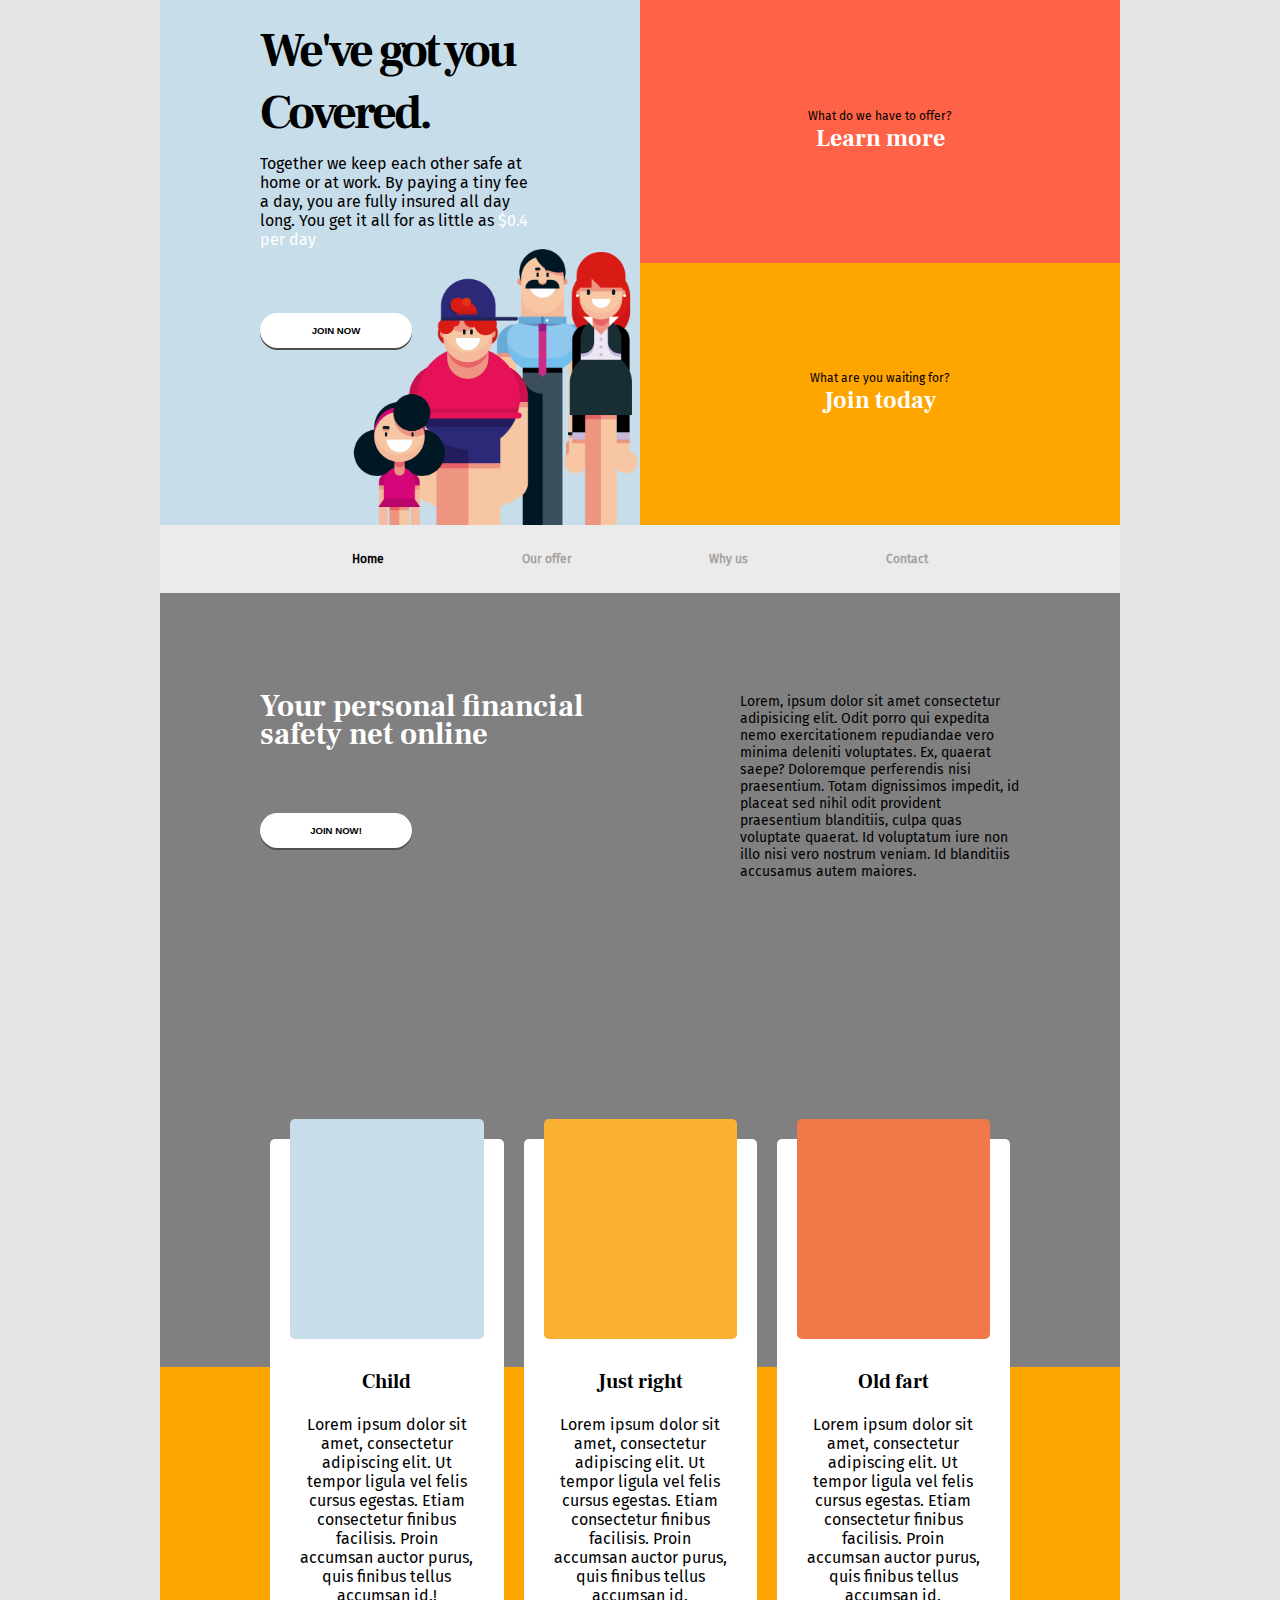
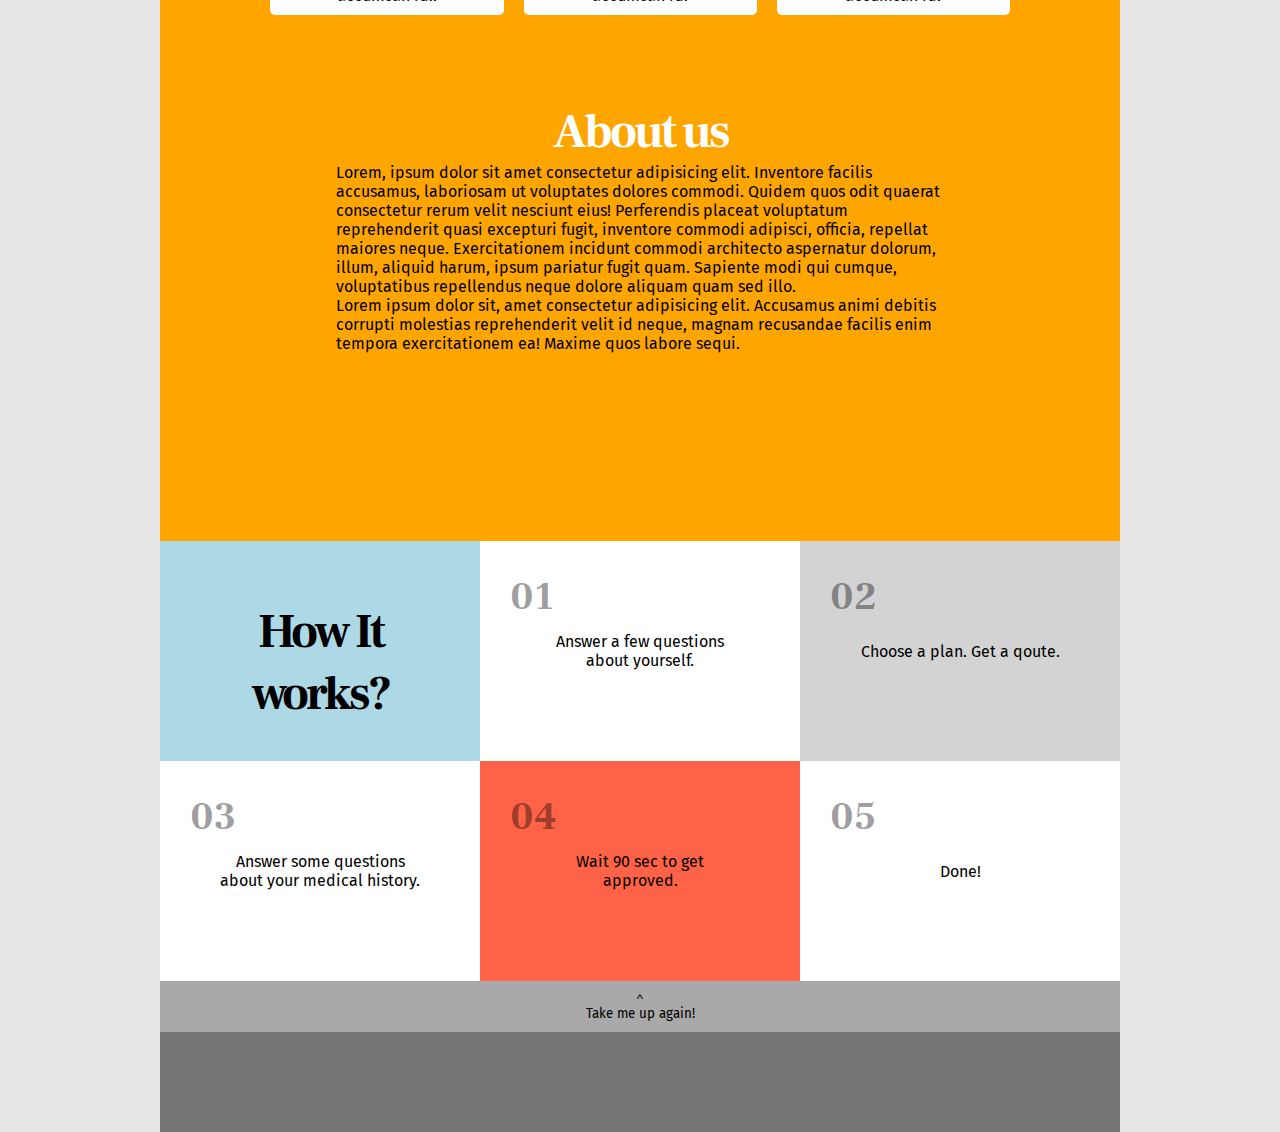
==== index.html @ 1d917641 "css html" ====
<!DOCTYPE html>
<html lang="en">

<head>
    <title>INSURANCE PAGE</title>
    <meta charset="UTF-8">
    <meta name="viewport" content="width=device-width, initial-scale=1.0">
    <link rel="stylesheet" type="text/css" href="stylesheet.css">
</head>

<body class="wrapper">

    <header class="index-header">

        <section class="intro-container">
            <section class="intro-text">
                <h2 class="font-black">We've got you Covered.</h2>
                <p>
                Together we keep each other safe at home or at work. By paying a tiny fee a day,
                you are fully insured all day long. You get it all for as little as
                <span class="price">$0.4 per day</span>
                </p>
            </section>
                <button class="intro-button button-design">JOIN NOW</button>
            
            <img class="image-family" src="family.png" >
        </section>


        <section class="join-container">
            <p class="question-p">What do we have to offer? </p>
                <h4>   Learn more </h4>
    
        </section>

        <section class="learn-container">
            <p class="question-p">What are you waiting for?</p>
            <h4>Join today</h4>

        </section>
            


        <nav class="navbar color-5">
            <ul class="navigations">
                <li><p class="activepage">Home</p></li>
                <li><a href="#">Our offer</a></li>
                <li><a href="#">Why us</a></li>
                <li><a href="contact.html">Contact</a></li>
                
            </ul>
        </nav>

    </header>


    <main class="index-main">

        <section class="main-header">
            <h3>Your personal financial safety net online</h3>
            <button class="button-design main-button">Join Now!</button>
        </section>
        <section class="main-text">
            <p >    Lorem, ipsum dolor sit amet consectetur adipisicing elit.
                    Odit porro qui expedita nemo exercitationem repudiandae vero minima deleniti
                    voluptates. Ex, quaerat saepe? Doloremque perferendis nisi praesentium.
                    Totam dignissimos impedit, id placeat sed nihil odit provident praesentium blanditiis,
                    culpa quas voluptate quaerat. Id voluptatum iure non illo nisi vero nostrum veniam. 
                    Id blanditiis accusamus autem maiores.
            </p>
        </section>


        <section class="card-container">
        <!-- En flex-container med de tre bild-rutorna -->

        <section class="main-cards-con">
            <section class="main-card">
                <section class="white-box">
                </section>
                <section class="card-text">
                    <section class="text">
                        <h5>Child</h5>
                        <p>Lorem ipsum dolor sit amet, consectetur
                            adipiscing elit. Ut tempor ligula vel felis
                            cursus egestas. Etiam consectetur finibus
                            facilisis. Proin accumsan auctor purus,
                            quis finibus tellus accumsan id.!</p>
                    </section>
                </section> 
                <section class="card-img color-1">
                    <img src="img/child.png" alt="" class="childpicture">
                </section>
            </section>
            <section class="main-card">
                <section class="white-box">
                    
                </section>
                <section class="card-text">
                    <section class="text">
                        <h5>Just right</h5>
                        <p>Lorem ipsum dolor sit amet, consectetur
                            adipiscing elit. Ut tempor ligula vel felis
                            cursus egestas. Etiam consectetur finibus
                            facilisis. Proin accumsan auctor purus,
                            quis finibus tellus accumsan id.</p>
                    </section>
                </section>
                
                <section class="card-img color-3">
                    <img src="img/adult.png" alt="" class="adultpicture">
                </section>
            </section>
            <section class="main-card">
                <section class="white-box">
                    
                </section>
                <section class="card-text">
                    <section class="text">
                        <h5>Old fart</h5>
                        <p>Lorem ipsum dolor sit amet, consectetur
                            adipiscing elit. Ut tempor ligula vel felis
                            cursus egestas. Etiam consectetur finibus
                            facilisis. Proin accumsan auctor purus,
                            quis finibus tellus accumsan id.</p>
                    </section>
                </section>
                
                <section class="card-img color-2">
                    <img src="img/old.png" alt="" class="adultpicture">
                </section>
            </section>

        </section>

            <!-- <section class="card-wrapper-2">
                <div class="card-space"></div>
                <section class="card-2">
                    <section class="card-content-2">
                        <figure class="card-image-2">
                            <img src="img/child.png" alt="Picture of a child." class="image-size">
                        </figure>
                        <section class="text-margin">
                            <h5>Children</h5>
                            <p>
                            Lorem ipsum dolor, sit amet consectetur adipisicing elit.
                            Enim maxime asperiores harum illo? Provident nostrum delectus 
                            fugit quas, optio amet eaque tempore, nobis enim consequuntur
                            quasi, recusandae quod libero obcaecati!
                            </p>
                        </section>
                    </section>
                </section>
            </section>

            <section class="card-wrapper-2">
                <div class="card-space"></div>
                <section class="card-2">
                    <section class="card-content-2">
                        <figure class="card-image-2">
                            <img src="img/child.png" alt="Picture of a child." class="image-size">
                        </figure>
                        <section class="text-margin">
                            <h5>Children</h5>
                            <p>
                            Lorem ipsum dolor, sit amet consectetur adipisicing elit.
                            Enim maxime asperiores harum illo? Provident nostrum delectus 
                            fugit quas, optio amet eaque tempore, nobis enim consequuntur
                            quasi, recusandae quod libero obcaecati!
                            </p>
                        </section>
                    </section>
                </section>
            </section>
            
            <section class="card-wrapper-2">
                <div class="card-space"></div>
                <section class="card-2">
                    <section class="card-content-2">
                        <figure class="card-image-2">
                            <img src="img/child.png" alt="Picture of a child." class="image-size">
                        </figure>
                        <section class="text-margin">
                            <h5>Children</h5>
                            <p>
                            Lorem ipsum dolor, sit amet consectetur adipisicing elit.
                            Enim maxime asperiores harum illo? Provident nostrum delectus 
                            fugit quas, optio amet eaque tempore, nobis enim consequuntur
                            quasi, recusandae quod libero obcaecati!
                            </p>
                        </section>
                    </section>
                </section>
            </section> -->

            <!-- <section class="card">
                <figure class="card-image child" title="picture of a child"></figure>
                <h5>Child</h5>
                <p>Lorem ipsum dolor sit amet consectetur adipisicing elit. Fuga non praesentium, asperiores accusantium
                    natus sint eaque aut nihil reiciendis quod cum voluptatibus fugiat quam doloremque doloribus
                    suscipit
                    dolores assumenda vero!</p>
            </section>

            <section class="card">
                <figure class="card-image adult" title="picture of a woman"></figure>
                <h5>Just Right</h5>
                <p>Lorem ipsum dolor sit amet consectetur adipisicing elit. Fuga non praesentium, asperiores accusantium
                    natus sint eaque aut nihil reiciendis quod cum voluptatibus fugiat quam doloremque doloribus
                    suscipit
                    dolores assumenda vero!</p>
            </section>

            <section class="card">
                <figure class="card-image old" title="picture of an old man"></figure>
                <h5>Old Fart</h5>
                <p>Lorem ipsum dolor sit amet consectetur adipisicing elit. Fuga non praesentium, asperiores accusantium
                    natus sint eaque aut nihil reiciendis quod cum voluptatibus fugiat quam doloremque doloribus
                    suscipit
                    dolores assumenda vero!</p>
            </section> -->

        </section>

        <section class="main-about">
            <h2>About us</h2>
            <p>Lorem, ipsum dolor sit amet consectetur adipisicing elit. Inventore facilis accusamus, laboriosam ut
                voluptates dolores commodi. Quidem quos odit quaerat consectetur rerum velit nesciunt eius! Perferendis
                placeat voluptatum reprehenderit quasi excepturi fugit, inventore commodi adipisci, officia, repellat
                maiores neque. Exercitationem incidunt commodi architecto aspernatur dolorum, illum, aliquid harum,
                ipsum pariatur fugit quam. Sapiente modi qui cumque, voluptatibus repellendus neque dolore aliquam quam
                sed illo.
            </p>
            <p>Lorem ipsum dolor sit, amet consectetur adipisicing elit. Accusamus animi debitis corrupti molestias
                reprehenderit velit id neque, magnam recusandae facilis enim tempora exercitationem ea! Maxime quos
                labore sequi.
            </p>
        </section>

    </main>




        <section class="list-container">
            <section class="list-heading">
                <h2>How It works?</h2>
            </section>
            <section class="step1">
                <h5 class="numbers">01</h5>
                <p class="list-text">Answer a few questions about yourself.</p>
            </section>
            <section class="step2">
                <h5 class="numbers">02</h5>
                <p class="list-text">Choose a plan. Get a qoute.</p>
            </section>
            <section class="step3">
                <h5 class="numbers">03</h5>
                <p class="list-text">Answer some questions about your medical history.</p>
            </section>
            <section class="step4">
                <h5 class="numbers">04</h5>
                <p class="list-text" >Wait 90 sec to get approved.</p>
            </section>
            <section class="step5">
                <h5 class="numbers">05</h5>
                <p class="list-text">Done!</p>
            </section>
    
        </section>

   






    <footer>

        <section class="takeup"> 
            <a href="#">
                <button class="takeup-button">
                    <div>^</div>   
                    <p>Take me up again!</p>
                </button>
            </a>    


        </section>

        <section class="bottom"></section>





    </footer>

</body>

</html>
---- stylesheet.css ----
.card-container {
    display: flex;
    
}
.main-cards-con {
    display: flex;
    flex-direction: column;
    justify-content: space-between;
    
}

.main-card {
    display: grid;
    grid-template-columns:  20px 1fr 20px ;
    grid-template-rows: 20px 100px 100px 50px auto;
    margin: 10px 50px 10px 50px;
    
    
}
.white-box {
    background-color: white;
    grid-column: 1 / span 3;
    grid-row: 2 / span 4;
    border-radius: 5px;

}
.card-text {
    grid-column: 2;
    grid-row: 4 / span 2;
    display: flex;
    justify-content: center;
    align-items: flex-end;
    border-radius: 5px;
    margin: 10px;
}
.text {
text-align: center;
}
.card-img {
    grid-column: 2;
    grid-row: 1 / span 3;
    display: grid;
    grid-template-columns: 20px auto 20px;
    overflow: hidden;
    justify-content: center;
    border-radius: 5px;
}
.childpicture {
    padding-top: 40px;
    max-height: 200px;
    grid-column: 2;
    justify-self: center;
}
.adultpicture {
    padding-top: 40px;
    max-height: 500px;
    grid-column: 2;
    justify-self: center;
}

/*********Emils slut**********/

/* .card-container {
    display: flex;
    flex-direction: column;
    justify-content: center;
    background-color:transparent;
    padding: 100px 0;
    max-width: 760px;
}
.card-wrapper-2 {
    display: grid;
    padding: 0;
    grid-template-columns: 1rem auto 1rem;
    grid-template-rows: 3rem auto;
    margin: 10px;
}

.card-2 {
    background-color: white;
    border-radius: 1rem;
    grid-row: 1 / 3;
    grid-column: 2;
}

.card-content-2 {
    grid: image;
    text-align: center;
}

.card-image-2 {
    background-color: aqua;
    border-radius: 1rem;
    max-height: 8rem;
    overflow: hidden;
    display: grid;
    grid-area: image;
    justify-content: center;
    padding-top: 1rem;
}

.image-size {
    max-height: 35%;
}

.card-space {
    background-color: white;
    border-radius: 1rem;
    grid-row: 2;
    grid-column: 1 / 4;
}

.text-margin {
    margin-bottom: 2rem;
} */




/*******************************
       INDEX  Page Rules
*******************************/

@font-face {
    font-family: 'fira sans';
    src: url(fonts/FiraSans-Regular.ttf);
    font-style: normal;
    font-weight: 100;
}

@font-face {
    font-family: 'frank ruhl libre';
    src: url(fonts/FrankRuhlLibre-Bold.ttf);
    font-style: normal;
    font-weight: 100;
}

* {
    margin: 0;
}

body {

    background-color: #E5E5E5;
    font-family: fira sans;
}

h2 {
    
    
    color: white;
    font-family: frank ruhl, serif;
    font-size: 3rem;
    font-weight: 900;
    letter-spacing: -3px;
    text-align: center;
}

h3 {
    font-family: frank ruhl, serif;
    color: white;
    font-size: 1.9rem;
    text-align: left;
    line-height: 1.75rem;
}

h4 {
    font-family: frank ruhl, serif;
    color: white;
    font-size: 1.5rem;
    font-weight: 900;
    text-align: center;

}

h5 {
    font-family: frank ruhl, serif;
    font-size: 1.25rem;
    padding: 1.25rem;
}

p {
    font-family: fira sans, sans serif;
}

.question-p {
    font-size: 0.75rem;
    text-align: center;
}

.font-black {
    color: black;
}

/*************************************
               CONTACT Page Rules
*************************************/
@font-face {
    font-family: lira sans;
    src: url(fonts/FiraSans-Regular.ttf);
}

@font-face {
    font-family: frank ruhl;
    src: url(fonts/FrankRuhlLibre-Bold.ttf);
}


body {
    font-family: lira sans, sans-serif;
}

.wrapper {
    max-width: 960px;
    margin: auto;
}

.flexcenter {
    display: flex;
    flex-direction: column;
    align-items: center;
}

.blockpadding {
    padding-top: 10%;
}

.topmargin {
    padding-top: 20px;
}

li a,
li p,
label,
address {
    font-size: 0.75rem;
    line-height: 1.5rem;
    font-weight: 900;
}

.button-design {
    background-color: white;
    width: 9.5rem;
    height: 2.2rem;
    border: none;
    border-radius: 2.2rem;
    box-shadow: 0 2px rgb(80, 80, 80);
    text-transform: uppercase;
    font-size: 0.6rem;
    font-weight: 700;
}

.color-1 {
    background-color: rgb(199, 221, 234);
}

.color-2 {
    background-color: rgb(241, 121, 73);
}

.color-3 {
    background-color: rgb(250, 177, 49);
}

.color-4 {
    background-color: rgb(169, 161, 158);
}

.color-5 {
    background-color: rgb(235, 235, 235);
}

/*****************************
        Header index
******************************/


.index-header {

    padding: 0;
    width: 100%;
}

.intro-container {

    background-color: #C7DDEA;
    
}


.intro-text {
   
    padding: 40px 20px ;

}

.intro-container  h2 {
    font-family: frank ruhl libre;
    text-align: left;

}


.intro-container p {
    font-family: fira sans;
    margin-top: 10px;
}

.price {
    color: white;
}


.intro-button {
    margin: 20px 20px 40px 20px;

}

.image-family {
    display: block;
    max-width: 100%;
    padding-bottom: 0;
    justify-self: flex-end;
}

.learn-container {
    padding: 75px 0;
    flex-direction: column;
    background-color: orange;
    display: flex;
    grid-row: 3 / 3;
}

.join-container {
    padding: 75px 0;
    flex-direction: column;
    background-color: tomato;
    display: flex;
    grid-row: 2 / 2;
}

.navbar {
    display: none;
}


/*******************************************
                Contact Heading
*******************************************/
.contact-header {
    background-color: rgb(199, 221, 234);
    padding-top: 40px;
}

/* .contact-header{
    background-color: rgb(199, 221, 234);
    padding-top: 40px;
}
.toppicture {
    max-height: 20%;
    max-width: 20%;
}
.index-top a {
    color: white;
    text-decoration: none;
    font-family: frank ruhl, serif;
    font-size: 35px;
    font-weight: 900;
    letter-spacing: -1px;
}
.header-right-down-con p, .header-right-up-con p {
    font-size: 12px;
}
.heading-index {
    color: black;
    text-align: left;
}
.headingtext {
    color: black;
}
.navbar {
    display: none;
}

.header-left-con {
    display: grid;
    grid-template-rows: repeat(4, auto);
}
.img-container {
    max-width: 300px;
    justify-self: end;
}
.img-family {
    max-width: 100%;
}
.header-right-up-con {
    display: flex;
    flex-direction: column;
    justify-content: center;
    align-items: center;
    padding: 20%;
}
.header-right-down-con {
    display: flex;
    flex-direction: column;
    justify-content: center;
    align-items: center;
    padding: 20%;
}
.main-cards {
    
}


.card-content {
    display: grid;
    grid-template-rows: 40px 200px;
    grid-template-columns: 100%;
    padding: 40px;
}
.card-img {
    display: flex;
    grid-row: 1 / 3;
    max-height: 200px;
    overflow: hidden;
    justify-content: center;
    border-radius: 20px;
}
.card-img-size {
    height: 250px;
}
.card-text {
    grid-row: 2;
    text-align: center;
    background-color: white;
} */



/*************************************
            INDEX MAIN
*************************************/

main {
    background-color: rgb(169, 161, 158)
}

/* .card-container {
    display: flex;
    flex-direction: column;
    justify-content: center;
    align-items: center; 
    display: grid;
    grid-template-columns: repeat(3, 1fr);
    grid-template-rows: auto;
} */

/* .card-image {
    behållare för bilderna på personer i olika åldrar
    overflow: hidden; 
    width: 70vw;
    height: calc(70vw/2);
    /*kanske en dum storlek, behöver ändras til desktop
    margin: auto;
    centrerar bild-behållaren
    border-radius: 10px;
    /*gör hörnen rundade
    position: relative;
    top: -4rem;
    /*gör så att bildbehållaren flyttas uppåt, kanske dålig lösning
}

.adult {
    background: orange url("img/adult.png") no-repeat center 10px;
    /* 10px avstånd till toppen så inte huvudet slår i taket 
    background-size: 30% auto;
    /*bilden tar upp en 30% av behållarens bredd och klipps på höjden pga overflow hidden
}

.child {
    background: lightskyblue url("img/child.png") no-repeat center 20px;
    background-size: 30% auto;
}

.old {
    background: coral url("img/old.png") no-repeat center 20px;
    background-size: 45% auto;
    /*old fart är lite bredare än de andra
}

.card {
    background-color: white;
    margin: 2em;
    text-align: center;
    padding: 10px;
    border-radius: 10px;
} */

.main-header{
    padding: 10%;
    align-items: center;
}



.main-header {
    padding: 10% 10% 10% 10%;
    /*ingen padding bottom annars blir det för långt avstånd under rubriken*/
}

.main-button {
    margin-top: 4rem;
}

.main-text {
    padding: 0 10% 10% 10%;
    /*ingen padding top */
}

.main-text p {

    font-size: 14px;
}


.main-about {
    background-color: orange;
    padding: 10%;
}

main button {
    display: none;
}



/*******************************************
              CONTACT  Main
*******************************************/
.formcontainer {
    padding-bottom: 8%;
}

.contactform {
    display: grid;
    color: white;
    width: 12.5rem;
}

input {
    height: 2.2rem;
}

textarea {
    height: 9.5rem;
    resize: none;
    padding: 10px;
}

input,
textarea {
    margin-bottom: 5%;
    border: none;
    border-radius: 2px;
    font-family: lira sans, sans-serif;
    font-size: 0.75rem;

}

.submitbtn {
    justify-self: center;
}

.mapcontainer {
    background-color: rgb(80, 80, 80);
    background-image: url(img/map.jpg);
    padding: 0;
}

.card {
    background-color: #fab131;
    padding: 20px;
    margin: 15%;
}

address {
    color: white;
    font-style: normal;
}

.bottom {
    background-color: rgb(119, 117, 116);
    height: 100px;
}

/***************************************
            INDEX LIST
***************************************/

.numbers {
    
    
    grid-row: 1;
    grid-column: 1;
    color: lightgray;
    font-size: 2.5rem;
    color: rgba(0, 0, 0, 0.4)
    
}

.list-heading h2{
    margin: 50px;
    color: black;
    align-self: center;
    justify-self:center;
    text-align: center;
   

}

.list-text {
    align-self: center;
    justify-self:center;
    text-align: center;
    margin: 0 50px;
    grid-row: 1;
    grid-column: 1;
    
    

}


.list-container > section {
    
    display: grid;
    grid-template-rows: auto;
    height: 200px;
    padding: 10px;
}

.list-heading {

    background-color: lightblue;
    
   
}

.step1 {
    background-color: white;
    
}

.step2 {
    background-color: lightgray;
}

.step3 {
    background-color: white;
    
}

.step4 {
    background-color: tomato;
}

.step5 {
    background-color: white;
}


/***********************************
       INDEX  FOOTER
***********************************/

.takeup {
 
}
.takeup-button {
    background-color: darkgray;
    min-height: 2rem;
    text-align: center;
    align-self: center;
    border: none;
    width: 100%;
    padding: 10px;
}


/****************************************
                Media query
****************************************/
@media only screen and (min-width: 769px) {


    /*********************Emil test*******************/
    .main-cards-con {
        flex-direction: row;
    }
    .main-card {
        
        margin: 10px;
        
        
    }

    /*************************************
                CONTACT Page Rules
    *************************************/

    .flexcenter {
        flex-direction: row;
    }

    /************************************
        INDEX HEADER desktop
    ************************************/

    .index-header {
        display: grid;
        grid-template-columns: repeat(2, 1fr);
        grid-template-rows: repeat(2, 1fr) auto;
    }

    .intro-container {
        grid-column: 1 / 2;
        grid-row: 1 / 3;
        display: grid;
        grid-template-columns: repeat(2, 1fr);
        grid-row: repeat(2, auto);
        flex-direction: column;
        padding-top: 20px;
    }

    .intro-text {
        grid-row: 1 / 2;
        grid-column: 1 / 3;
        padding: 0 100px;

    }

    .intro-button {
        grid-row: 2 / 2;
        grid-column: 1 / 1;
        margin-top: 4rem;
        margin-left: 100px;
    }

    .image-family {

        grid-row: 2 / 3;
        grid-column: 1 / 3;
        max-width: 60%;
        justify-self: right;

    }

    .learn-container {

        justify-content: center;
        grid-column: 2 / 3;
        grid-row: 2 / 3;
        align-items: center;

    }


    .join-container {
        justify-content: center;
        grid-column: 2 / 3;
        grid-row: 1 / 2;
        align-items: center;

    }





    /************************************
           CONTACT Heading desktop
    *************************************/
    .heading {
        display: grid;
        grid-template-columns: repeat(3, 1fr);
        grid-template-rows: 22rem;
        overflow: hidden;
    }

    .headingtext {
        grid-column: 2;
    }

    .toppicture {
        align-self: flex-start;
        grid-row: 1;
        grid-column: 3;
        max-height: 150%;
        max-width: 150%;
    }

    .navbar {
        grid-row: 3;
        grid-column: 1 / 3;
        display: flex;
        height: 4.25rem;
        white-space: nowrap;

    }

    .navigations {
        display: flex;
        width: 100%;
        justify-content: space-between;
        align-items: center;
        padding: 20px 20%;
    }

    .navigations li {
        display: inline-flex;
        list-style: none;
    }

    .activepage {
        color: black;
    }

    a {
        text-decoration: none;
        color: rgb(169, 161, 158);
    }

    a:hover {
        color: black;
    }

    /*************************************
       INDEX  MAIN  DESKTOP
*************************************/


    .card-image {
        /*behållare för bilderna på personer i olika åldrar*/
        width: 90%;
    }

    .index-main {
        background: linear-gradient(180deg, gray 50%, orange 50%);
        /*två bakgrundsfärger*/
        display: grid;
        grid-template-rows: repeat(3, 1fr);
        grid-template-columns: repeat(2, 1fr);
        padding: 0 100px;
        max-width: 960px;
    }

    .index-main button {
        display: block;
    }

    .main-header {
        grid-row: 1/2;
        grid-column:1/2;
        padding: 100px 0;
    }

    .main-text {
        grid-row: 1/2;
        grid-column: 2/3;
        padding: 100px 0 100px 100px;

    }

    .main-about {
        grid-row: 3/4;
        grid-column: 1/3;


    }

    /*******************
    kortet-Emil fix
    ******************/

    .card-container {
        grid-row: 2/3;
        grid-column: 1/3;
        display: flex;
        justify-content: center;
        align-items: center;
    }


    /************************************
           CONTACT Main Desktop
    *************************************/
    .formcontainer {
        display: grid;
        grid-template-columns: repeat(2, 1fr);
    }

    .contactform {
        width: 19rem;
    }

    .submitbtn {
        justify-self: right;
    }

    .header-container {
        align-self: flex-start;
        padding: 0 60px;
    }

    .header-container>h2 {
        text-align: left;
    }

    /**********************************
        INDEX DESKTOP LIST
    ***********************************/

    .list-container {
        display: grid;
        grid-template-columns: repeat(3, 1fr);
        grid-template-rows: repeat(2, 1fr);
    }



    /**********************************
           CONTACT map section
    ***********************************/
    .card {
        margin: 3% 0% 17% 8%;
        padding-bottom: 70px;
    }


}
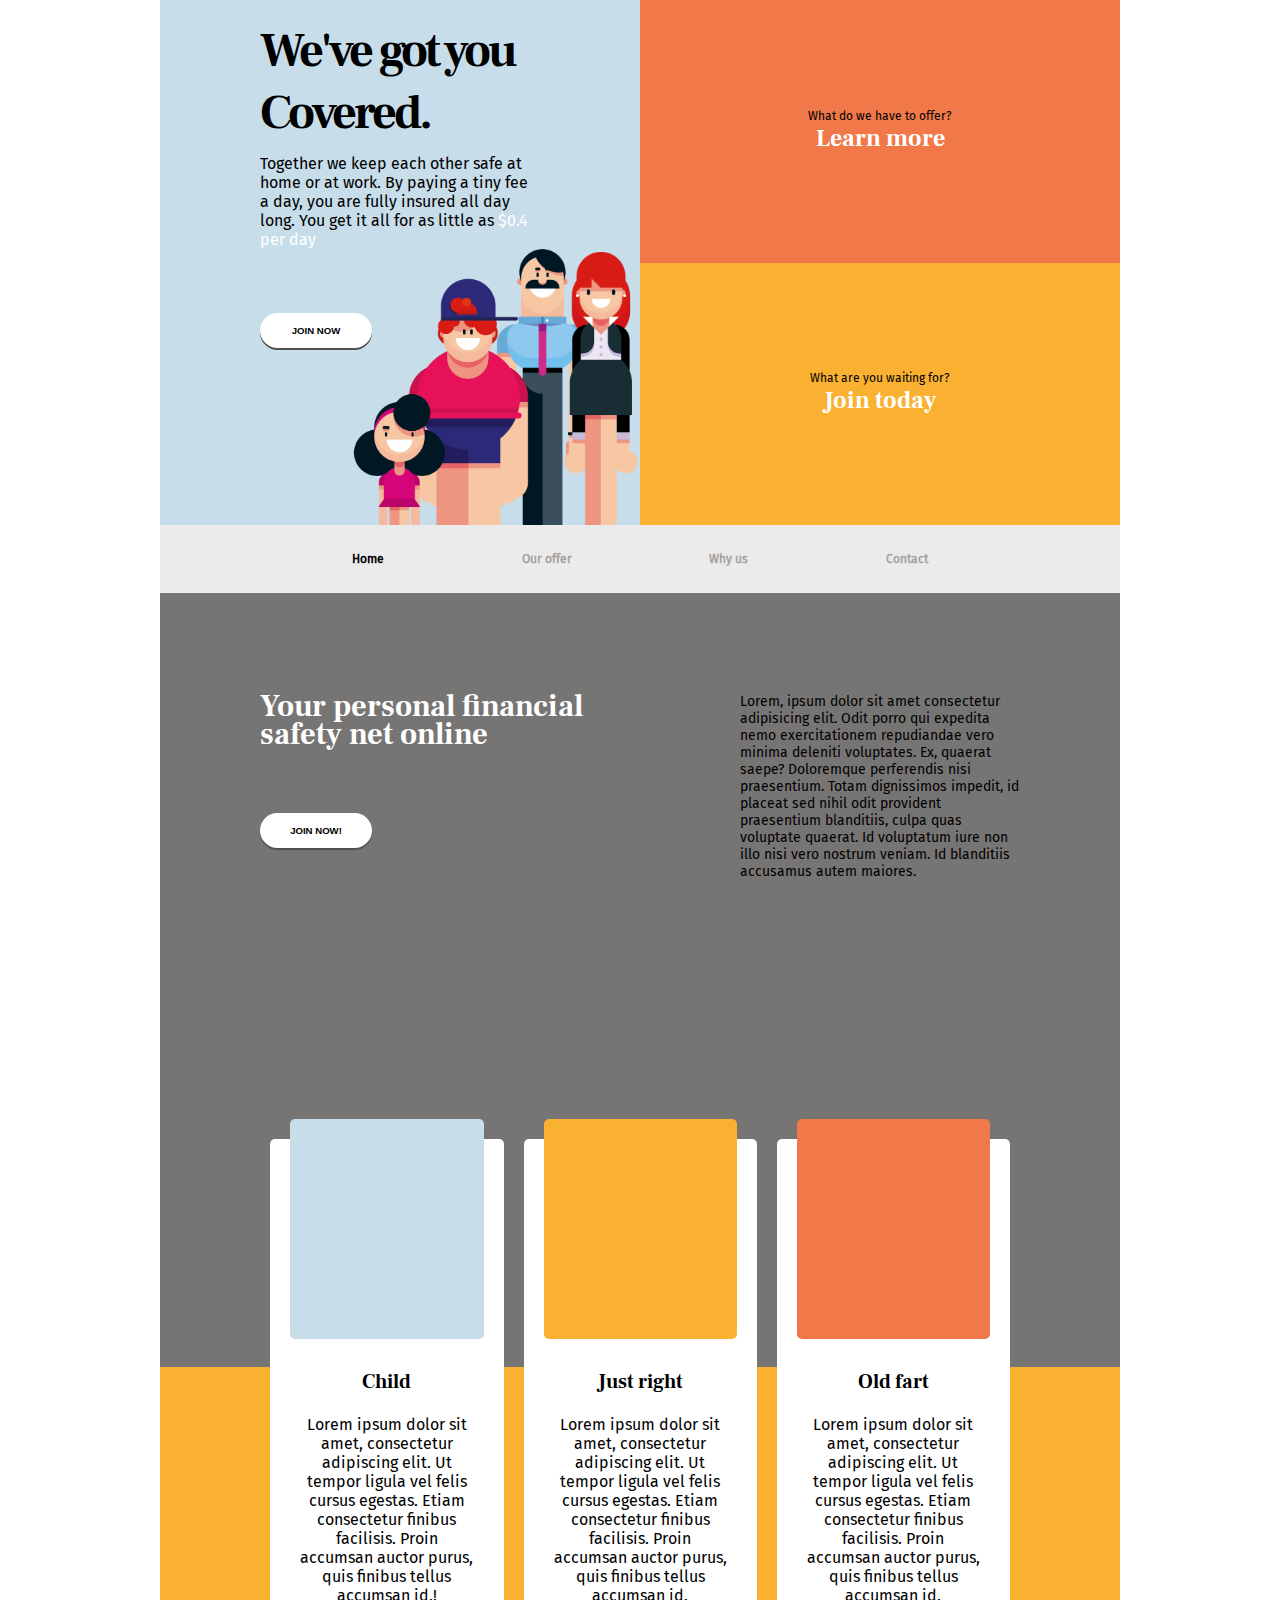
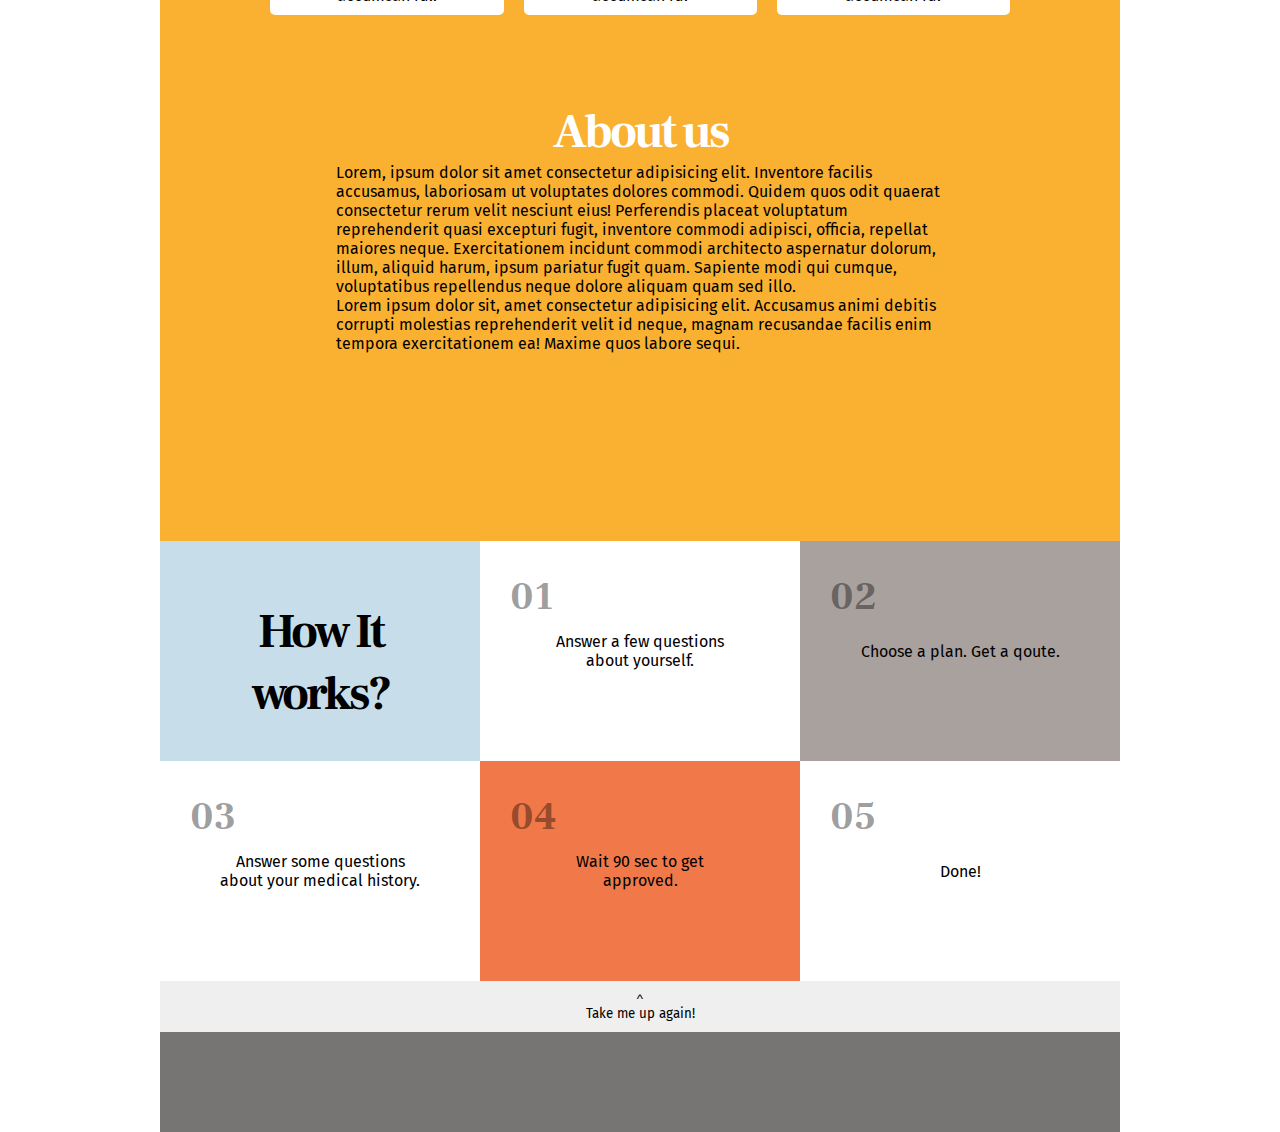
==== commit 75517fcc: "rensning css" ====
--- a/index.html
+++ b/index.html
@@ -9,10 +9,8 @@
 </head>
 
 <body class="wrapper">
-
     <header class="index-header">
-
-        <section class="intro-container">
+        <section class="intro-container color-1">
             <section class="intro-text">
                 <h2 class="font-black">We've got you Covered.</h2>
                 <p>
@@ -21,41 +19,32 @@
                 <span class="price">$0.4 per day</span>
                 </p>
             </section>
-                <button class="intro-button button-design">JOIN NOW</button>
-            
-            <img class="image-family" src="family.png" >
-        </section>
-
-
-        <section class="join-container">
+            <button class="intro-button button-design">JOIN NOW</button>
+            <img class="image-family" src="img/family.png" >
+        </section>
+
+        <section class="join-container color-2">
             <p class="question-p">What do we have to offer? </p>
-                <h4>   Learn more </h4>
-    
-        </section>
-
-        <section class="learn-container">
+                <h4>Learn more</h4>
+        </section>
+
+        <section class="learn-container color-3">
             <p class="question-p">What are you waiting for?</p>
             <h4>Join today</h4>
-
         </section>
             
-
-
         <nav class="navbar color-5">
             <ul class="navigations">
                 <li><p class="activepage">Home</p></li>
                 <li><a href="#">Our offer</a></li>
                 <li><a href="#">Why us</a></li>
                 <li><a href="contact.html">Contact</a></li>
-                
             </ul>
         </nav>
 
     </header>
 
-
-    <main class="index-main">
-
+    <main class="index-main color-4">
         <section class="main-header">
             <h3>Your personal financial safety net online</h3>
             <button class="button-design main-button">Join Now!</button>
@@ -222,7 +211,7 @@
 
         </section>
 
-        <section class="main-about">
+        <section class="main-about color-3">
             <h2>About us</h2>
             <p>Lorem, ipsum dolor sit amet consectetur adipisicing elit. Inventore facilis accusamus, laboriosam ut
                 voluptates dolores commodi. Quidem quos odit quaerat consectetur rerum velit nesciunt eius! Perferendis
@@ -239,61 +228,47 @@
 
     </main>
 
-
-
-
-        <section class="list-container">
-            <section class="list-heading">
-                <h2>How It works?</h2>
-            </section>
-            <section class="step1">
-                <h5 class="numbers">01</h5>
-                <p class="list-text">Answer a few questions about yourself.</p>
-            </section>
-            <section class="step2">
-                <h5 class="numbers">02</h5>
-                <p class="list-text">Choose a plan. Get a qoute.</p>
-            </section>
-            <section class="step3">
-                <h5 class="numbers">03</h5>
-                <p class="list-text">Answer some questions about your medical history.</p>
-            </section>
-            <section class="step4">
-                <h5 class="numbers">04</h5>
-                <p class="list-text" >Wait 90 sec to get approved.</p>
-            </section>
-            <section class="step5">
-                <h5 class="numbers">05</h5>
-                <p class="list-text">Done!</p>
-            </section>
-    
-        </section>
-
-   
-
-
-
-
-
+    <section class="list-container">
+
+        <section class="list-heading color-1">
+            <h2>How It works?</h2>
+        </section>
+        <section class="step1 color-7">
+            <h5 class="numbers">01</h5>
+            <p class="list-text">Answer a few questions about yourself.</p>
+        </section>
+        <section class="step2 color-4">
+            <h5 class="numbers">02</h5>
+            <p class="list-text">Choose a plan. Get a qoute.</p>
+        </section>
+        <section class="step3 color-7">
+            <h5 class="numbers">03</h5>
+            <p class="list-text">Answer some questions about your medical history.</p>
+        </section>
+        <section class="step4 color-2">
+            <h5 class="numbers">04</h5>
+            <p class="list-text" >Wait 90 sec to get approved.</p>
+        </section>
+        <section class="step5 color-7">
+            <h5 class="numbers">05</h5>
+            <p class="list-text">Done!</p>
+        </section>
+
+    </section>
 
     <footer>
 
-        <section class="takeup"> 
+        <section class="takeup color-6"> 
             <a href="#">
                 <button class="takeup-button">
                     <div>^</div>   
                     <p>Take me up again!</p>
                 </button>
             </a>    
-
-
-        </section>
-
-        <section class="bottom"></section>
-
-
-
-
+        </section>
+        <section class="bottom color-6">
+            <!-- grey area -->
+        </section>
 
     </footer>
 
--- a/stylesheet.css
+++ b/stylesheet.css
@@ -1,23 +1,286 @@
+
+
+
+/*******************************
+       INDEX  Page Rules
+*******************************/
+
+@font-face {
+    font-family: 'fira sans';
+    src: url(fonts/FiraSans-Regular.ttf);
+    font-style: normal;
+    font-weight: 100;
+}
+
+@font-face {
+    font-family: 'frank ruhl libre';
+    src: url(fonts/FrankRuhlLibre-Bold.ttf);
+    font-style: normal;
+    font-weight: 100;
+}
+
+* {
+    margin: 0;
+}
+
+body {
+    font-family: fira sans;
+}
+
+.bottom {
+    height: 100px;
+}
+
+h2 {
+    color: white;
+    font-family: frank ruhl, serif;
+    font-size: 3rem;
+    font-weight: 900;
+    letter-spacing: -3px;
+    text-align: center;
+}
+
+h3 {
+    font-family: frank ruhl, serif;
+    color: white;
+    font-size: 1.9rem;
+    text-align: left;
+    line-height: 1.75rem;
+}
+
+h4 {
+    font-family: frank ruhl, serif;
+    color: white;
+    font-size: 1.5rem;
+    font-weight: 900;
+    text-align: center;
+}
+
+h5 {
+    font-family: frank ruhl, serif;
+    font-size: 1.25rem;
+    padding: 1.25rem;
+}
+
+p {
+    font-family: fira sans, sans serif;
+}
+
+.question-p {
+    font-size: 0.75rem;
+    text-align: center;
+}
+
+.font-black {
+    color: black;
+}
+
+/*************************************
+               CONTACT Page Rules
+*************************************/
+@font-face {
+    font-family: lira sans;
+    src: url(fonts/FiraSans-Regular.ttf);
+}
+
+@font-face {
+    font-family: frank ruhl;
+    src: url(fonts/FrankRuhlLibre-Bold.ttf);
+}
+
+body {
+    font-family: lira sans, sans-serif;
+}
+
+.wrapper {
+    max-width: 960px;
+    margin: auto;
+}
+
+.flexcenter {
+    display: flex;
+    flex-direction: column;
+    align-items: center;
+}
+
+.blockpadding {
+    padding-top: 10%;
+}
+
+.topmargin {
+    padding-top: 20px;
+}
+
+li a, li p, label, address {
+    font-size: 0.75rem;
+    line-height: 1.5rem;
+    font-weight: 900;
+}
+
+.button-design {
+    background-color: white;
+    width: 7rem;
+    height: 2.2rem;
+    border: none;
+    border-radius: 2.2rem;
+    box-shadow: 0 2px rgb(80, 80, 80);
+    text-transform: uppercase;
+    font-size: 0.6rem;
+    font-weight: 700;
+}
+
+.color-1 {
+    background-color: rgb(199, 221, 234);
+}
+
+.color-2 {
+    background-color: rgb(241, 121, 73);
+}
+
+.color-3 {
+    background-color: rgb(250, 177, 49);
+}
+
+.color-4 {
+    background-color: rgb(169, 161, 158);
+}
+
+.color-5 {
+    background-color: rgb(235, 235, 235);
+}
+
+.color-6 {
+    background-color: rgb(119, 117, 116);
+}
+
+.color-7 {
+    background-color: white;
+}
+
+/*****************************
+        Header index
+******************************/
+
+.index-header {
+    padding: 0;
+    width: 100%;
+}
+
+.intro-text {
+    padding: 40px 20px;
+}
+
+.intro-container h2 {
+    font-family: frank ruhl libre;
+    text-align: left;
+}
+
+.intro-container p {
+    font-family: fira sans;
+    margin-top: 10px;
+}
+
+.price {
+    color: white;
+}
+
+.intro-button {
+    margin: 20px 20px 40px 20px;
+}
+
+.image-family {
+    display: block;
+    max-width: 100%;
+    padding-bottom: 0;
+    justify-self: flex-end;
+}
+
+.learn-container {
+    padding: 75px 0;
+    flex-direction: column;
+    display: flex;
+    grid-row: 3 / 3;
+}
+
+.join-container {
+    padding: 75px 0;
+    flex-direction: column;
+    display: flex;
+    grid-row: 2 / 2;
+}
+
+.navbar {
+    display: none;
+}
+
+
+/*******************************************
+                Header Contact
+*******************************************/
+.contact-header {
+    padding-top: 40px;
+}
+
+.toppicture {
+    align-self: center;
+    max-height: 25%;
+    max-width: 25%;
+}
+
+/*************************************
+           Main Index
+*************************************/
+
+.main-header {
+    padding: 10%;
+    align-items: center;
+}
+
+
+
+.main-header {
+    padding: 10%;
+}
+
+.main-button {
+    margin-top: 4rem;
+}
+
+.main-text {
+    padding: 0 10% 10% 10%;
+}
+
+.main-text p {
+    font-size: 14px;
+}
+
+.main-about {
+    padding: 10%;
+}
+
+main button {
+    display: none;
+}
 
 .card-container {
     display: flex;
-    
-}
+}
+
 .main-cards-con {
     display: flex;
     flex-direction: column;
     justify-content: space-between;
-    
 }
 
 .main-card {
     display: grid;
-    grid-template-columns:  20px 1fr 20px ;
+    grid-template-columns: 20px 1fr 20px;
     grid-template-rows: 20px 100px 100px 50px auto;
     margin: 10px 50px 10px 50px;
-    
-    
-}
+
+
+}
+
 .white-box {
     background-color: white;
     grid-column: 1 / span 3;
@@ -25,6 +288,7 @@
     border-radius: 5px;
 
 }
+
 .card-text {
     grid-column: 2;
     grid-row: 4 / span 2;
@@ -34,9 +298,11 @@
     border-radius: 5px;
     margin: 10px;
 }
+
 .text {
-text-align: center;
-}
+    text-align: center;
+}
+
 .card-img {
     grid-column: 2;
     grid-row: 1 / span 3;
@@ -46,12 +312,14 @@
     justify-content: center;
     border-radius: 5px;
 }
+
 .childpicture {
     padding-top: 40px;
     max-height: 200px;
     grid-column: 2;
     justify-self: center;
 }
+
 .adultpicture {
     padding-top: 40px;
     max-height: 500px;
@@ -59,485 +327,10 @@
     justify-self: center;
 }
 
-/*********Emils slut**********/
-
-/* .card-container {
-    display: flex;
-    flex-direction: column;
-    justify-content: center;
-    background-color:transparent;
-    padding: 100px 0;
-    max-width: 760px;
-}
-.card-wrapper-2 {
-    display: grid;
-    padding: 0;
-    grid-template-columns: 1rem auto 1rem;
-    grid-template-rows: 3rem auto;
-    margin: 10px;
-}
-
-.card-2 {
-    background-color: white;
-    border-radius: 1rem;
-    grid-row: 1 / 3;
-    grid-column: 2;
-}
-
-.card-content-2 {
-    grid: image;
-    text-align: center;
-}
-
-.card-image-2 {
-    background-color: aqua;
-    border-radius: 1rem;
-    max-height: 8rem;
-    overflow: hidden;
-    display: grid;
-    grid-area: image;
-    justify-content: center;
-    padding-top: 1rem;
-}
-
-.image-size {
-    max-height: 35%;
-}
-
-.card-space {
-    background-color: white;
-    border-radius: 1rem;
-    grid-row: 2;
-    grid-column: 1 / 4;
-}
-
-.text-margin {
-    margin-bottom: 2rem;
-} */
-
-
-
-
-/*******************************
-       INDEX  Page Rules
-*******************************/
-
-@font-face {
-    font-family: 'fira sans';
-    src: url(fonts/FiraSans-Regular.ttf);
-    font-style: normal;
-    font-weight: 100;
-}
-
-@font-face {
-    font-family: 'frank ruhl libre';
-    src: url(fonts/FrankRuhlLibre-Bold.ttf);
-    font-style: normal;
-    font-weight: 100;
-}
-
-* {
-    margin: 0;
-}
-
-body {
-
-    background-color: #E5E5E5;
-    font-family: fira sans;
-}
-
-h2 {
-    
-    
-    color: white;
-    font-family: frank ruhl, serif;
-    font-size: 3rem;
-    font-weight: 900;
-    letter-spacing: -3px;
-    text-align: center;
-}
-
-h3 {
-    font-family: frank ruhl, serif;
-    color: white;
-    font-size: 1.9rem;
-    text-align: left;
-    line-height: 1.75rem;
-}
-
-h4 {
-    font-family: frank ruhl, serif;
-    color: white;
-    font-size: 1.5rem;
-    font-weight: 900;
-    text-align: center;
-
-}
-
-h5 {
-    font-family: frank ruhl, serif;
-    font-size: 1.25rem;
-    padding: 1.25rem;
-}
-
-p {
-    font-family: fira sans, sans serif;
-}
-
-.question-p {
-    font-size: 0.75rem;
-    text-align: center;
-}
-
-.font-black {
-    color: black;
-}
-
-/*************************************
-               CONTACT Page Rules
-*************************************/
-@font-face {
-    font-family: lira sans;
-    src: url(fonts/FiraSans-Regular.ttf);
-}
-
-@font-face {
-    font-family: frank ruhl;
-    src: url(fonts/FrankRuhlLibre-Bold.ttf);
-}
-
-
-body {
-    font-family: lira sans, sans-serif;
-}
-
-.wrapper {
-    max-width: 960px;
-    margin: auto;
-}
-
-.flexcenter {
-    display: flex;
-    flex-direction: column;
-    align-items: center;
-}
-
-.blockpadding {
-    padding-top: 10%;
-}
-
-.topmargin {
-    padding-top: 20px;
-}
-
-li a,
-li p,
-label,
-address {
-    font-size: 0.75rem;
-    line-height: 1.5rem;
-    font-weight: 900;
-}
-
-.button-design {
-    background-color: white;
-    width: 9.5rem;
-    height: 2.2rem;
-    border: none;
-    border-radius: 2.2rem;
-    box-shadow: 0 2px rgb(80, 80, 80);
-    text-transform: uppercase;
-    font-size: 0.6rem;
-    font-weight: 700;
-}
-
-.color-1 {
-    background-color: rgb(199, 221, 234);
-}
-
-.color-2 {
-    background-color: rgb(241, 121, 73);
-}
-
-.color-3 {
-    background-color: rgb(250, 177, 49);
-}
-
-.color-4 {
-    background-color: rgb(169, 161, 158);
-}
-
-.color-5 {
-    background-color: rgb(235, 235, 235);
-}
-
-/*****************************
-        Header index
-******************************/
-
-
-.index-header {
-
-    padding: 0;
-    width: 100%;
-}
-
-.intro-container {
-
-    background-color: #C7DDEA;
-    
-}
-
-
-.intro-text {
-   
-    padding: 40px 20px ;
-
-}
-
-.intro-container  h2 {
-    font-family: frank ruhl libre;
-    text-align: left;
-
-}
-
-
-.intro-container p {
-    font-family: fira sans;
-    margin-top: 10px;
-}
-
-.price {
-    color: white;
-}
-
-
-.intro-button {
-    margin: 20px 20px 40px 20px;
-
-}
-
-.image-family {
-    display: block;
-    max-width: 100%;
-    padding-bottom: 0;
-    justify-self: flex-end;
-}
-
-.learn-container {
-    padding: 75px 0;
-    flex-direction: column;
-    background-color: orange;
-    display: flex;
-    grid-row: 3 / 3;
-}
-
-.join-container {
-    padding: 75px 0;
-    flex-direction: column;
-    background-color: tomato;
-    display: flex;
-    grid-row: 2 / 2;
-}
-
-.navbar {
-    display: none;
-}
-
-
 /*******************************************
-                Contact Heading
+              Main Contact
 *******************************************/
-.contact-header {
-    background-color: rgb(199, 221, 234);
-    padding-top: 40px;
-}
-
-/* .contact-header{
-    background-color: rgb(199, 221, 234);
-    padding-top: 40px;
-}
-.toppicture {
-    max-height: 20%;
-    max-width: 20%;
-}
-.index-top a {
-    color: white;
-    text-decoration: none;
-    font-family: frank ruhl, serif;
-    font-size: 35px;
-    font-weight: 900;
-    letter-spacing: -1px;
-}
-.header-right-down-con p, .header-right-up-con p {
-    font-size: 12px;
-}
-.heading-index {
-    color: black;
-    text-align: left;
-}
-.headingtext {
-    color: black;
-}
-.navbar {
-    display: none;
-}
-
-.header-left-con {
-    display: grid;
-    grid-template-rows: repeat(4, auto);
-}
-.img-container {
-    max-width: 300px;
-    justify-self: end;
-}
-.img-family {
-    max-width: 100%;
-}
-.header-right-up-con {
-    display: flex;
-    flex-direction: column;
-    justify-content: center;
-    align-items: center;
-    padding: 20%;
-}
-.header-right-down-con {
-    display: flex;
-    flex-direction: column;
-    justify-content: center;
-    align-items: center;
-    padding: 20%;
-}
-.main-cards {
-    
-}
-
-
-.card-content {
-    display: grid;
-    grid-template-rows: 40px 200px;
-    grid-template-columns: 100%;
-    padding: 40px;
-}
-.card-img {
-    display: flex;
-    grid-row: 1 / 3;
-    max-height: 200px;
-    overflow: hidden;
-    justify-content: center;
-    border-radius: 20px;
-}
-.card-img-size {
-    height: 250px;
-}
-.card-text {
-    grid-row: 2;
-    text-align: center;
-    background-color: white;
-} */
-
-
-
-/*************************************
-            INDEX MAIN
-*************************************/
-
-main {
-    background-color: rgb(169, 161, 158)
-}
-
-/* .card-container {
-    display: flex;
-    flex-direction: column;
-    justify-content: center;
-    align-items: center; 
-    display: grid;
-    grid-template-columns: repeat(3, 1fr);
-    grid-template-rows: auto;
-} */
-
-/* .card-image {
-    behållare för bilderna på personer i olika åldrar
-    overflow: hidden; 
-    width: 70vw;
-    height: calc(70vw/2);
-    /*kanske en dum storlek, behöver ändras til desktop
-    margin: auto;
-    centrerar bild-behållaren
-    border-radius: 10px;
-    /*gör hörnen rundade
-    position: relative;
-    top: -4rem;
-    /*gör så att bildbehållaren flyttas uppåt, kanske dålig lösning
-}
-
-.adult {
-    background: orange url("img/adult.png") no-repeat center 10px;
-    /* 10px avstånd till toppen så inte huvudet slår i taket 
-    background-size: 30% auto;
-    /*bilden tar upp en 30% av behållarens bredd och klipps på höjden pga overflow hidden
-}
-
-.child {
-    background: lightskyblue url("img/child.png") no-repeat center 20px;
-    background-size: 30% auto;
-}
-
-.old {
-    background: coral url("img/old.png") no-repeat center 20px;
-    background-size: 45% auto;
-    /*old fart är lite bredare än de andra
-}
-
-.card {
-    background-color: white;
-    margin: 2em;
-    text-align: center;
-    padding: 10px;
-    border-radius: 10px;
-} */
-
-.main-header{
-    padding: 10%;
-    align-items: center;
-}
-
-
-
-.main-header {
-    padding: 10% 10% 10% 10%;
-    /*ingen padding bottom annars blir det för långt avstånd under rubriken*/
-}
-
-.main-button {
-    margin-top: 4rem;
-}
-
-.main-text {
-    padding: 0 10% 10% 10%;
-    /*ingen padding top */
-}
-
-.main-text p {
-
-    font-size: 14px;
-}
-
-
-.main-about {
-    background-color: orange;
-    padding: 10%;
-}
-
-main button {
-    display: none;
-}
-
-
-
-/*******************************************
-              CONTACT  Main
-*******************************************/
+
 .formcontainer {
     padding-bottom: 8%;
 }
@@ -558,14 +351,12 @@
     padding: 10px;
 }
 
-input,
-textarea {
+input, textarea {
     margin-bottom: 5%;
     border: none;
     border-radius: 2px;
     font-family: lira sans, sans-serif;
     font-size: 0.75rem;
-
 }
 
 .submitbtn {
@@ -573,13 +364,11 @@
 }
 
 .mapcontainer {
-    background-color: rgb(80, 80, 80);
     background-image: url(img/map.jpg);
     padding: 0;
 }
 
 .card {
-    background-color: #fab131;
     padding: 20px;
     margin: 15%;
 }
@@ -589,96 +378,47 @@
     font-style: normal;
 }
 
-.bottom {
-    background-color: rgb(119, 117, 116);
-    height: 100px;
-}
-
 /***************************************
-            INDEX LIST
+            List Index
 ***************************************/
 
 .numbers {
-    
-    
     grid-row: 1;
     grid-column: 1;
     color: lightgray;
     font-size: 2.5rem;
     color: rgba(0, 0, 0, 0.4)
-    
-}
-
-.list-heading h2{
+}
+
+.list-heading h2 {
     margin: 50px;
     color: black;
     align-self: center;
-    justify-self:center;
+    justify-self: center;
     text-align: center;
-   
-
 }
 
 .list-text {
     align-self: center;
-    justify-self:center;
+    justify-self: center;
     text-align: center;
     margin: 0 50px;
     grid-row: 1;
     grid-column: 1;
-    
-    
-
-}
-
-
-.list-container > section {
-    
+}
+
+.list-container>section {
     display: grid;
     grid-template-rows: auto;
     height: 200px;
     padding: 10px;
 }
 
-.list-heading {
-
-    background-color: lightblue;
-    
-   
-}
-
-.step1 {
-    background-color: white;
-    
-}
-
-.step2 {
-    background-color: lightgray;
-}
-
-.step3 {
-    background-color: white;
-    
-}
-
-.step4 {
-    background-color: tomato;
-}
-
-.step5 {
-    background-color: white;
-}
-
-
 /***********************************
-       INDEX  FOOTER
+       Footer Index
 ***********************************/
 
-.takeup {
- 
-}
 .takeup-button {
-    background-color: darkgray;
     min-height: 2rem;
     text-align: center;
     align-self: center;
@@ -687,26 +427,15 @@
     padding: 10px;
 }
 
-
 /****************************************
-                Media query
+                Media Query
 ****************************************/
 @media only screen and (min-width: 769px) {
 
 
-    /*********************Emil test*******************/
-    .main-cards-con {
-        flex-direction: row;
-    }
-    .main-card {
-        
-        margin: 10px;
-        
-        
-    }
 
     /*************************************
-                CONTACT Page Rules
+            Page Rules  Contact
     *************************************/
 
     .flexcenter {
@@ -714,7 +443,7 @@
     }
 
     /************************************
-        INDEX HEADER desktop
+            Header Index Desktop
     ************************************/
 
     .index-header {
@@ -737,7 +466,6 @@
         grid-row: 1 / 2;
         grid-column: 1 / 3;
         padding: 0 100px;
-
     }
 
     .intro-button {
@@ -748,38 +476,28 @@
     }
 
     .image-family {
-
         grid-row: 2 / 3;
         grid-column: 1 / 3;
         max-width: 60%;
         justify-self: right;
-
     }
 
     .learn-container {
-
         justify-content: center;
         grid-column: 2 / 3;
         grid-row: 2 / 3;
         align-items: center;
-
-    }
-
+    }
 
     .join-container {
         justify-content: center;
         grid-column: 2 / 3;
         grid-row: 1 / 2;
         align-items: center;
-
-    }
-
-
-
-
+    }
 
     /************************************
-           CONTACT Heading desktop
+           Heading Contact Desktop
     *************************************/
     .heading {
         display: grid;
@@ -806,7 +524,6 @@
         display: flex;
         height: 4.25rem;
         white-space: nowrap;
-
     }
 
     .navigations {
@@ -822,10 +539,6 @@
         list-style: none;
     }
 
-    .activepage {
-        color: black;
-    }
-
     a {
         text-decoration: none;
         color: rgb(169, 161, 158);
@@ -836,18 +549,23 @@
     }
 
     /*************************************
-       INDEX  MAIN  DESKTOP
-*************************************/
-
+             Main Index DESKTOP
+    *************************************/
+
+    .main-cards-con {
+        flex-direction: row;
+    }
+
+    .main-card {
+        margin: 10px;
+    }
 
     .card-image {
-        /*behållare för bilderna på personer i olika åldrar*/
         width: 90%;
     }
 
     .index-main {
-        background: linear-gradient(180deg, gray 50%, orange 50%);
-        /*två bakgrundsfärger*/
+        background: linear-gradient(180deg, rgb(119, 117, 116) 50%,rgb(250, 177, 49) 50%);
         display: grid;
         grid-template-rows: repeat(3, 1fr);
         grid-template-columns: repeat(2, 1fr);
@@ -861,7 +579,7 @@
 
     .main-header {
         grid-row: 1/2;
-        grid-column:1/2;
+        grid-column: 1/2;
         padding: 100px 0;
     }
 
@@ -869,19 +587,12 @@
         grid-row: 1/2;
         grid-column: 2/3;
         padding: 100px 0 100px 100px;
-
     }
 
     .main-about {
         grid-row: 3/4;
         grid-column: 1/3;
-
-
-    }
-
-    /*******************
-    kortet-Emil fix
-    ******************/
+    }
 
     .card-container {
         grid-row: 2/3;
@@ -891,10 +602,10 @@
         align-items: center;
     }
 
-
     /************************************
-           CONTACT Main Desktop
+            Main Contact Desktop
     *************************************/
+
     .formcontainer {
         display: grid;
         grid-template-columns: repeat(2, 1fr);
@@ -918,7 +629,7 @@
     }
 
     /**********************************
-        INDEX DESKTOP LIST
+            List Index Desktop
     ***********************************/
 
     .list-container {
@@ -927,15 +638,11 @@
         grid-template-rows: repeat(2, 1fr);
     }
 
-
-
     /**********************************
-           CONTACT map section
+        Map Section Contact Desktop
     ***********************************/
     .card {
         margin: 3% 0% 17% 8%;
         padding-bottom: 70px;
     }
-
-
 }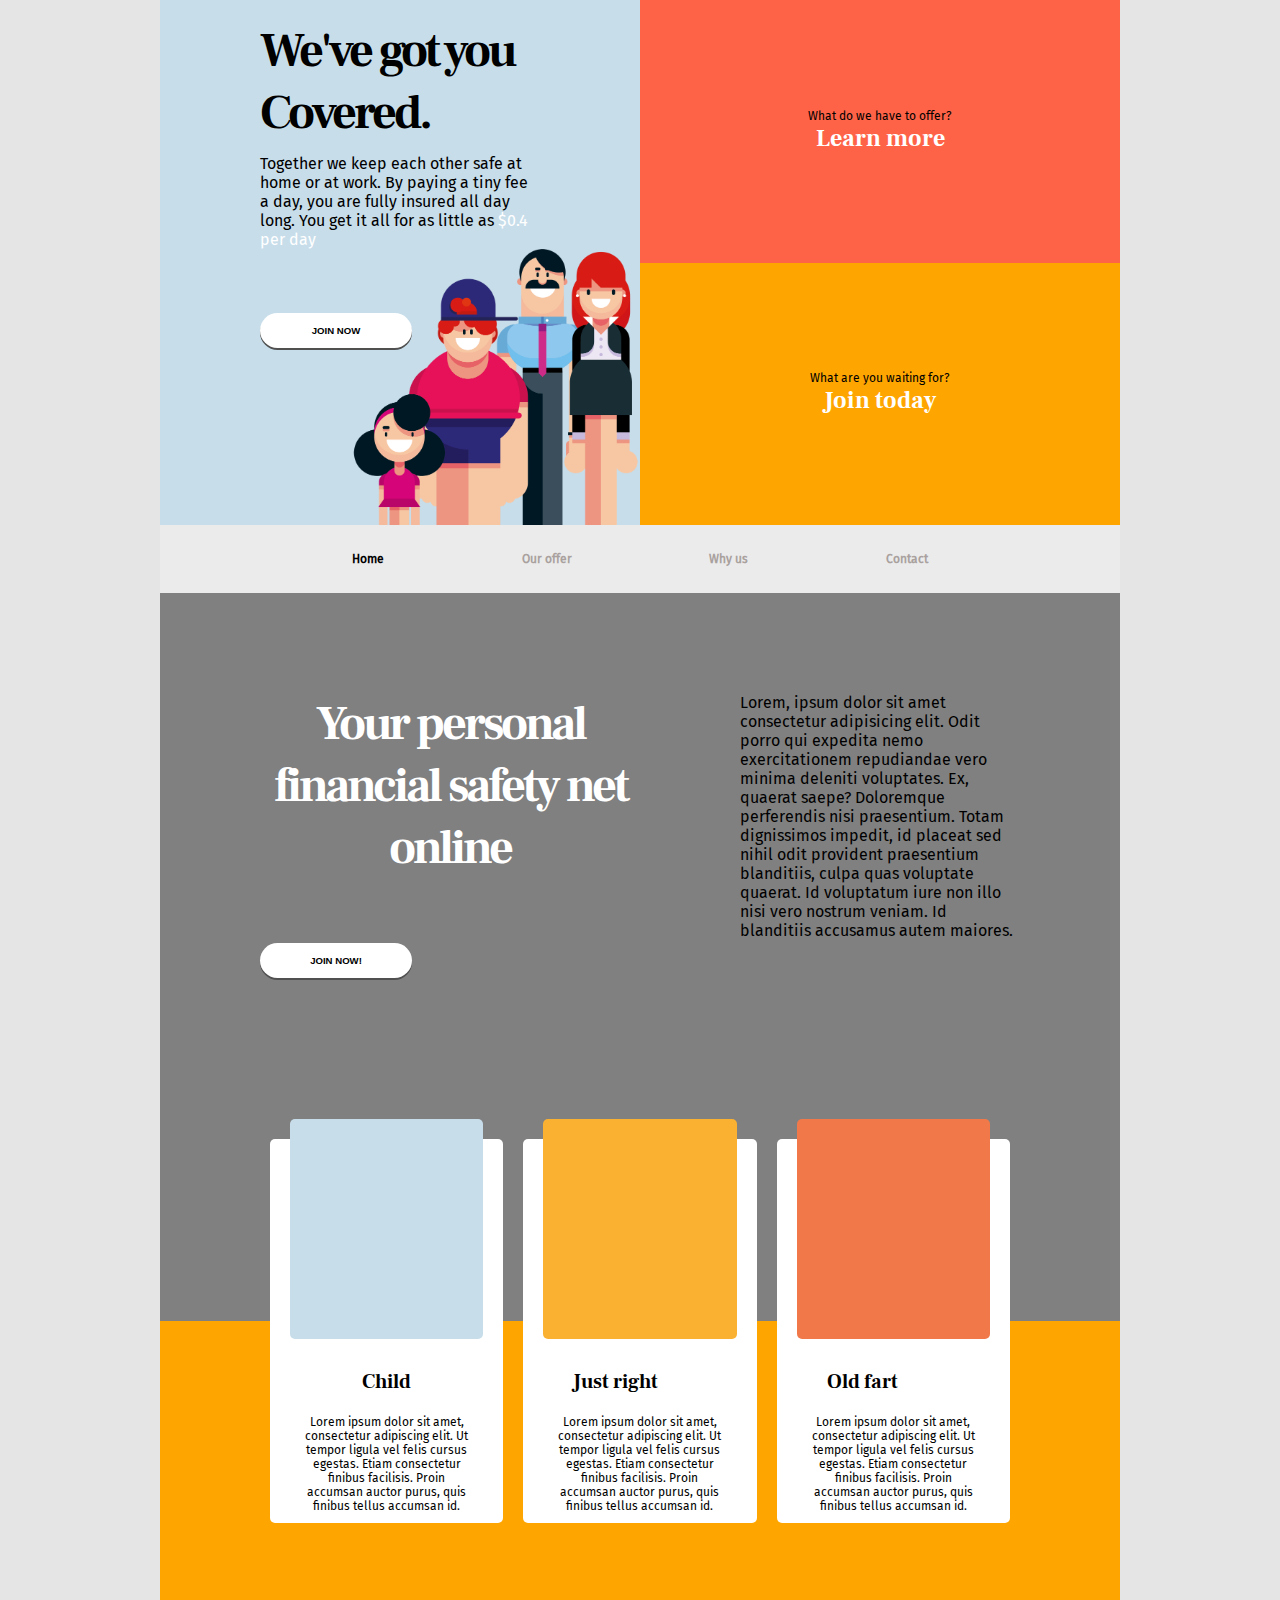
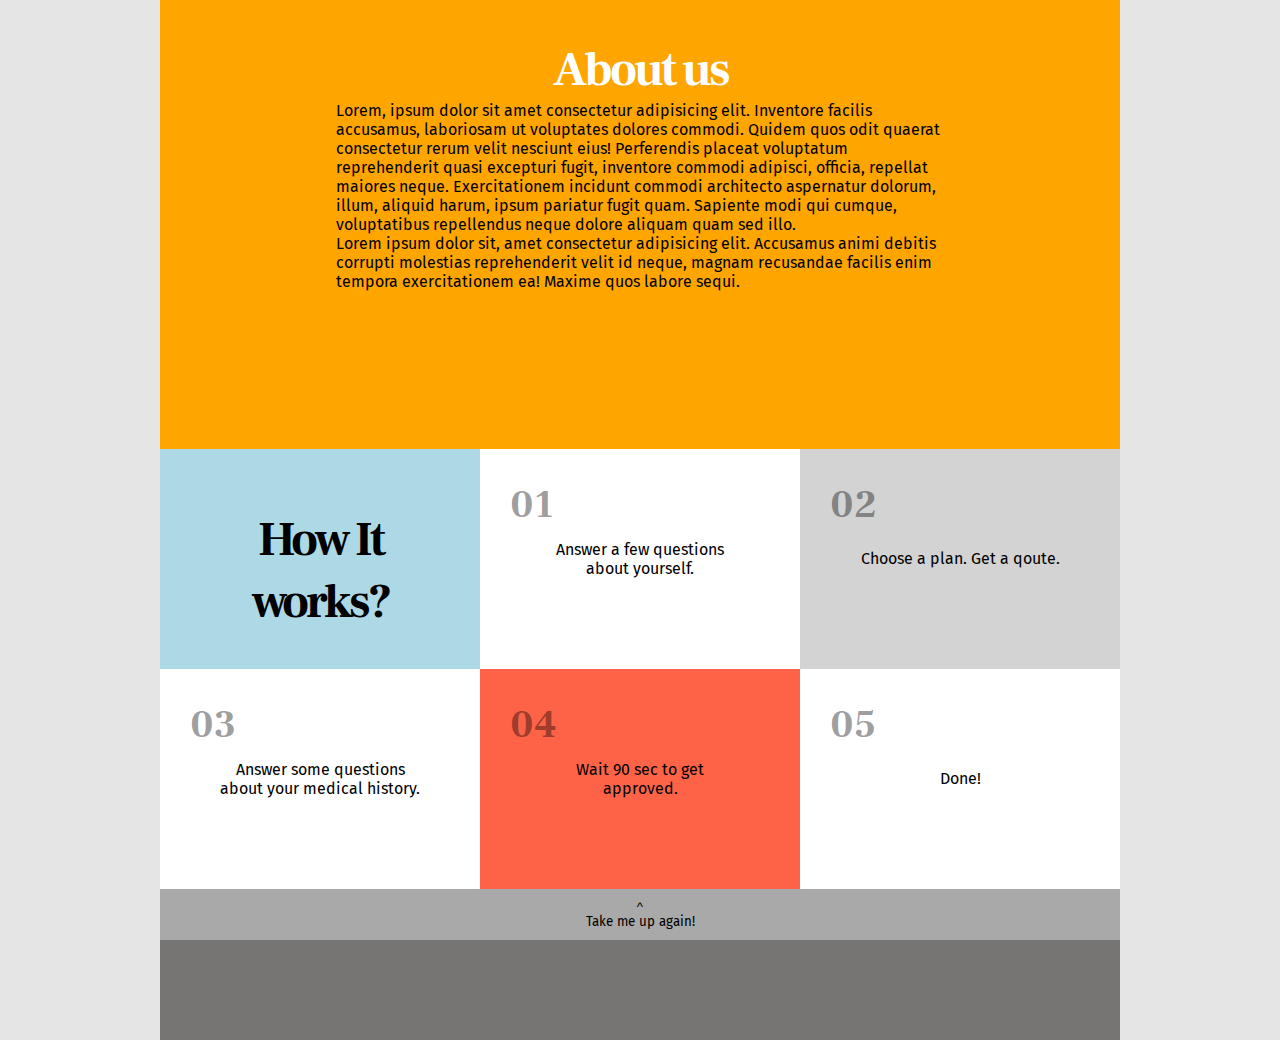
==== commit 23cc0ee3: "Städat bort överflödig kod i index-main" ====
--- a/index.html
+++ b/index.html
@@ -9,209 +9,133 @@
 </head>
 
 <body class="wrapper">
+
     <header class="index-header">
-        <section class="intro-container color-1">
+
+        <section class="intro-container">
             <section class="intro-text">
                 <h2 class="font-black">We've got you Covered.</h2>
                 <p>
-                Together we keep each other safe at home or at work. By paying a tiny fee a day,
-                you are fully insured all day long. You get it all for as little as
-                <span class="price">$0.4 per day</span>
+                    Together we keep each other safe at home or at work. By paying a tiny fee a day,
+                    you are fully insured all day long. You get it all for as little as
+                    <span class="price">$0.4 per day</span>
                 </p>
             </section>
             <button class="intro-button button-design">JOIN NOW</button>
-            <img class="image-family" src="img/family.png" >
-        </section>
-
-        <section class="join-container color-2">
+
+            <img class="image-family" src="family.png">
+        </section>
+
+
+        <section class="join-container">
             <p class="question-p">What do we have to offer? </p>
-                <h4>Learn more</h4>
-        </section>
-
-        <section class="learn-container color-3">
+            <h4> Learn more </h4>
+
+        </section>
+
+        <section class="learn-container">
             <p class="question-p">What are you waiting for?</p>
             <h4>Join today</h4>
-        </section>
-            
+
+        </section>
+
+
+
         <nav class="navbar color-5">
             <ul class="navigations">
-                <li><p class="activepage">Home</p></li>
+                <li>
+                    <p class="activepage">Home</p>
+                </li>
                 <li><a href="#">Our offer</a></li>
                 <li><a href="#">Why us</a></li>
                 <li><a href="contact.html">Contact</a></li>
+
             </ul>
         </nav>
 
     </header>
 
-    <main class="index-main color-4">
+
+    <main class="index-main">
+
         <section class="main-header">
-            <h3>Your personal financial safety net online</h3>
+            <h2>Your personal financial safety net online</h2>
             <button class="button-design main-button">Join Now!</button>
         </section>
         <section class="main-text">
-            <p >    Lorem, ipsum dolor sit amet consectetur adipisicing elit.
-                    Odit porro qui expedita nemo exercitationem repudiandae vero minima deleniti
-                    voluptates. Ex, quaerat saepe? Doloremque perferendis nisi praesentium.
-                    Totam dignissimos impedit, id placeat sed nihil odit provident praesentium blanditiis,
-                    culpa quas voluptate quaerat. Id voluptatum iure non illo nisi vero nostrum veniam. 
-                    Id blanditiis accusamus autem maiores.
+            <p> Lorem, ipsum dolor sit amet consectetur adipisicing elit.
+                Odit porro qui expedita nemo exercitationem repudiandae vero minima deleniti
+                voluptates. Ex, quaerat saepe? Doloremque perferendis nisi praesentium.
+                Totam dignissimos impedit, id placeat sed nihil odit provident praesentium blanditiis,
+                culpa quas voluptate quaerat. Id voluptatum iure non illo nisi vero nostrum veniam.
+                Id blanditiis accusamus autem maiores.
             </p>
         </section>
 
 
         <section class="card-container">
-        <!-- En flex-container med de tre bild-rutorna -->
-
-        <section class="main-cards-con">
-            <section class="main-card">
-                <section class="white-box">
+
+            <section class="main-cards-container">
+
+                <section class="main-card">
+                    <section class="white-box">
+                    </section>
+                    <section class="card-text">
+                        <section class="question-p">
+                            <h5>Child</h5>
+                            <p >Lorem ipsum dolor sit amet, consectetur
+                                adipiscing elit. Ut tempor ligula vel felis
+                                cursus egestas. Etiam consectetur finibus
+                                facilisis. Proin accumsan auctor purus,
+                                quis finibus tellus accumsan id.</p>
+                        </section>
+                    </section>
+                    <section class="card-img color-1">
+                        <img src="img/child.png" alt="" class="childpicture">
+                    </section>
                 </section>
-                <section class="card-text">
-                    <section class="text">
-                        <h5>Child</h5>
-                        <p>Lorem ipsum dolor sit amet, consectetur
-                            adipiscing elit. Ut tempor ligula vel felis
-                            cursus egestas. Etiam consectetur finibus
-                            facilisis. Proin accumsan auctor purus,
-                            quis finibus tellus accumsan id.!</p>
-                    </section>
-                </section> 
-                <section class="card-img color-1">
-                    <img src="img/child.png" alt="" class="childpicture">
+
+                <section class="main-card">
+                    <section class="white-box">
+                    </section>
+                    <section class="card-text">
+                        <section class="text">
+                            <h5>Just right</h5>
+                            <p class="question-p">Lorem ipsum dolor sit amet, consectetur
+                                adipiscing elit. Ut tempor ligula vel felis
+                                cursus egestas. Etiam consectetur finibus
+                                facilisis. Proin accumsan auctor purus,
+                                quis finibus tellus accumsan id.</p>
+                        </section>
+                    </section>
+                    <section class="card-img color-3">
+                        <img src="img/adult.png" alt="" class="adultpicture">
+                    </section>
                 </section>
+
+                <section class="main-card">
+                    <section class="white-box">
+                    </section>
+                    <section class="card-text">
+                        <section >
+                            <h5>Old fart</h5>
+                            <p class="question-p">Lorem ipsum dolor sit amet, consectetur
+                                adipiscing elit. Ut tempor ligula vel felis
+                                cursus egestas. Etiam consectetur finibus
+                                facilisis. Proin accumsan auctor purus,
+                                quis finibus tellus accumsan id.</p>
+                        </section>
+                    </section>
+                    <section class="card-img color-2">
+                        <img src="img/old.png" alt="" class="adultpicture">
+                    </section>
+                </section>
+
             </section>
-            <section class="main-card">
-                <section class="white-box">
-                    
-                </section>
-                <section class="card-text">
-                    <section class="text">
-                        <h5>Just right</h5>
-                        <p>Lorem ipsum dolor sit amet, consectetur
-                            adipiscing elit. Ut tempor ligula vel felis
-                            cursus egestas. Etiam consectetur finibus
-                            facilisis. Proin accumsan auctor purus,
-                            quis finibus tellus accumsan id.</p>
-                    </section>
-                </section>
-                
-                <section class="card-img color-3">
-                    <img src="img/adult.png" alt="" class="adultpicture">
-                </section>
-            </section>
-            <section class="main-card">
-                <section class="white-box">
-                    
-                </section>
-                <section class="card-text">
-                    <section class="text">
-                        <h5>Old fart</h5>
-                        <p>Lorem ipsum dolor sit amet, consectetur
-                            adipiscing elit. Ut tempor ligula vel felis
-                            cursus egestas. Etiam consectetur finibus
-                            facilisis. Proin accumsan auctor purus,
-                            quis finibus tellus accumsan id.</p>
-                    </section>
-                </section>
-                
-                <section class="card-img color-2">
-                    <img src="img/old.png" alt="" class="adultpicture">
-                </section>
-            </section>
-
-        </section>
-
-            <!-- <section class="card-wrapper-2">
-                <div class="card-space"></div>
-                <section class="card-2">
-                    <section class="card-content-2">
-                        <figure class="card-image-2">
-                            <img src="img/child.png" alt="Picture of a child." class="image-size">
-                        </figure>
-                        <section class="text-margin">
-                            <h5>Children</h5>
-                            <p>
-                            Lorem ipsum dolor, sit amet consectetur adipisicing elit.
-                            Enim maxime asperiores harum illo? Provident nostrum delectus 
-                            fugit quas, optio amet eaque tempore, nobis enim consequuntur
-                            quasi, recusandae quod libero obcaecati!
-                            </p>
-                        </section>
-                    </section>
-                </section>
-            </section>
-
-            <section class="card-wrapper-2">
-                <div class="card-space"></div>
-                <section class="card-2">
-                    <section class="card-content-2">
-                        <figure class="card-image-2">
-                            <img src="img/child.png" alt="Picture of a child." class="image-size">
-                        </figure>
-                        <section class="text-margin">
-                            <h5>Children</h5>
-                            <p>
-                            Lorem ipsum dolor, sit amet consectetur adipisicing elit.
-                            Enim maxime asperiores harum illo? Provident nostrum delectus 
-                            fugit quas, optio amet eaque tempore, nobis enim consequuntur
-                            quasi, recusandae quod libero obcaecati!
-                            </p>
-                        </section>
-                    </section>
-                </section>
-            </section>
-            
-            <section class="card-wrapper-2">
-                <div class="card-space"></div>
-                <section class="card-2">
-                    <section class="card-content-2">
-                        <figure class="card-image-2">
-                            <img src="img/child.png" alt="Picture of a child." class="image-size">
-                        </figure>
-                        <section class="text-margin">
-                            <h5>Children</h5>
-                            <p>
-                            Lorem ipsum dolor, sit amet consectetur adipisicing elit.
-                            Enim maxime asperiores harum illo? Provident nostrum delectus 
-                            fugit quas, optio amet eaque tempore, nobis enim consequuntur
-                            quasi, recusandae quod libero obcaecati!
-                            </p>
-                        </section>
-                    </section>
-                </section>
-            </section> -->
-
-            <!-- <section class="card">
-                <figure class="card-image child" title="picture of a child"></figure>
-                <h5>Child</h5>
-                <p>Lorem ipsum dolor sit amet consectetur adipisicing elit. Fuga non praesentium, asperiores accusantium
-                    natus sint eaque aut nihil reiciendis quod cum voluptatibus fugiat quam doloremque doloribus
-                    suscipit
-                    dolores assumenda vero!</p>
-            </section>
-
-            <section class="card">
-                <figure class="card-image adult" title="picture of a woman"></figure>
-                <h5>Just Right</h5>
-                <p>Lorem ipsum dolor sit amet consectetur adipisicing elit. Fuga non praesentium, asperiores accusantium
-                    natus sint eaque aut nihil reiciendis quod cum voluptatibus fugiat quam doloremque doloribus
-                    suscipit
-                    dolores assumenda vero!</p>
-            </section>
-
-            <section class="card">
-                <figure class="card-image old" title="picture of an old man"></figure>
-                <h5>Old Fart</h5>
-                <p>Lorem ipsum dolor sit amet consectetur adipisicing elit. Fuga non praesentium, asperiores accusantium
-                    natus sint eaque aut nihil reiciendis quod cum voluptatibus fugiat quam doloremque doloribus
-                    suscipit
-                    dolores assumenda vero!</p>
-            </section> -->
-
-        </section>
-
-        <section class="main-about color-3">
+
+        </section>
+
+        <section class="main-about">
             <h2>About us</h2>
             <p>Lorem, ipsum dolor sit amet consectetur adipisicing elit. Inventore facilis accusamus, laboriosam ut
                 voluptates dolores commodi. Quidem quos odit quaerat consectetur rerum velit nesciunt eius! Perferendis
@@ -228,47 +152,61 @@
 
     </main>
 
+
+
+
     <section class="list-container">
-
-        <section class="list-heading color-1">
+        <section class="list-heading">
             <h2>How It works?</h2>
         </section>
-        <section class="step1 color-7">
+        <section class="step1">
             <h5 class="numbers">01</h5>
             <p class="list-text">Answer a few questions about yourself.</p>
         </section>
-        <section class="step2 color-4">
+        <section class="step2">
             <h5 class="numbers">02</h5>
             <p class="list-text">Choose a plan. Get a qoute.</p>
         </section>
-        <section class="step3 color-7">
+        <section class="step3">
             <h5 class="numbers">03</h5>
             <p class="list-text">Answer some questions about your medical history.</p>
         </section>
-        <section class="step4 color-2">
+        <section class="step4">
             <h5 class="numbers">04</h5>
-            <p class="list-text" >Wait 90 sec to get approved.</p>
-        </section>
-        <section class="step5 color-7">
+            <p class="list-text">Wait 90 sec to get approved.</p>
+        </section>
+        <section class="step5">
             <h5 class="numbers">05</h5>
             <p class="list-text">Done!</p>
         </section>
 
     </section>
 
+
+
+
+
+
+
+
     <footer>
 
-        <section class="takeup color-6"> 
+        <section class="takeup">
             <a href="#">
                 <button class="takeup-button">
-                    <div>^</div>   
+                    <div>^</div>
                     <p>Take me up again!</p>
                 </button>
-            </a>    
-        </section>
-        <section class="bottom color-6">
-            <!-- grey area -->
-        </section>
+            </a>
+
+
+        </section>
+
+        <section class="bottom"></section>
+
+
+
+
 
     </footer>
 
--- a/stylesheet.css
+++ b/stylesheet.css
@@ -24,14 +24,14 @@
 }
 
 body {
+
+    background-color: #E5E5E5;
     font-family: fira sans;
 }
 
-.bottom {
-    height: 100px;
-}
-
 h2 {
+
+
     color: white;
     font-family: frank ruhl, serif;
     font-size: 3rem;
@@ -54,6 +54,7 @@
     font-size: 1.5rem;
     font-weight: 900;
     text-align: center;
+
 }
 
 h5 {
@@ -88,6 +89,7 @@
     src: url(fonts/FrankRuhlLibre-Bold.ttf);
 }
 
+
 body {
     font-family: lira sans, sans-serif;
 }
@@ -111,7 +113,10 @@
     padding-top: 20px;
 }
 
-li a, li p, label, address {
+li a,
+li p,
+label,
+address {
     font-size: 0.75rem;
     line-height: 1.5rem;
     font-weight: 900;
@@ -119,7 +124,7 @@
 
 .button-design {
     background-color: white;
-    width: 7rem;
+    width: 9.5rem;
     height: 2.2rem;
     border: none;
     border-radius: 2.2rem;
@@ -149,31 +154,36 @@
     background-color: rgb(235, 235, 235);
 }
 
-.color-6 {
-    background-color: rgb(119, 117, 116);
-}
-
-.color-7 {
-    background-color: white;
-}
-
 /*****************************
         Header index
 ******************************/
 
+
 .index-header {
+
     padding: 0;
     width: 100%;
 }
 
+.intro-container {
+
+    background-color: #C7DDEA;
+
+}
+
+
 .intro-text {
+
     padding: 40px 20px;
+
 }
 
 .intro-container h2 {
     font-family: frank ruhl libre;
     text-align: left;
-}
+
+}
+
 
 .intro-container p {
     font-family: fira sans;
@@ -184,8 +194,10 @@
     color: white;
 }
 
+
 .intro-button {
     margin: 20px 20px 40px 20px;
+
 }
 
 .image-family {
@@ -198,6 +210,7 @@
 .learn-container {
     padding: 75px 0;
     flex-direction: column;
+    background-color: orange;
     display: flex;
     grid-row: 3 / 3;
 }
@@ -205,6 +218,7 @@
 .join-container {
     padding: 75px 0;
     flex-direction: column;
+    background-color: tomato;
     display: flex;
     grid-row: 2 / 2;
 }
@@ -218,6 +232,7 @@
                 Header Contact
 *******************************************/
 .contact-header {
+    background-color: rgb(199, 221, 234);
     padding-top: 40px;
 }
 
@@ -225,19 +240,24 @@
     align-self: center;
     max-height: 25%;
     max-width: 25%;
-}
+
+}
+
+
 
 /*************************************
            Main Index
 *************************************/
 
+main {
+    background-color: rgb(169, 161, 158)
+}
+
 .main-header {
     padding: 10%;
     align-items: center;
 }
 
-
-
 .main-header {
     padding: 10%;
 }
@@ -250,11 +270,8 @@
     padding: 0 10% 10% 10%;
 }
 
-.main-text p {
-    font-size: 14px;
-}
-
 .main-about {
+    background-color: orange;
     padding: 10%;
 }
 
@@ -266,7 +283,7 @@
     display: flex;
 }
 
-.main-cards-con {
+.main-cards-container {
     display: flex;
     flex-direction: column;
     justify-content: space-between;
@@ -277,8 +294,6 @@
     grid-template-columns: 20px 1fr 20px;
     grid-template-rows: 20px 100px 100px 50px auto;
     margin: 10px 50px 10px 50px;
-
-
 }
 
 .white-box {
@@ -299,10 +314,6 @@
     margin: 10px;
 }
 
-.text {
-    text-align: center;
-}
-
 .card-img {
     grid-column: 2;
     grid-row: 1 / span 3;
@@ -327,10 +338,11 @@
     justify-self: center;
 }
 
+
+
 /*******************************************
               Main Contact
 *******************************************/
-
 .formcontainer {
     padding-bottom: 8%;
 }
@@ -351,12 +363,14 @@
     padding: 10px;
 }
 
-input, textarea {
+input,
+textarea {
     margin-bottom: 5%;
     border: none;
     border-radius: 2px;
     font-family: lira sans, sans-serif;
     font-size: 0.75rem;
+
 }
 
 .submitbtn {
@@ -364,11 +378,13 @@
 }
 
 .mapcontainer {
+    background-color: rgb(80, 80, 80);
     background-image: url(img/map.jpg);
     padding: 0;
 }
 
 .card {
+    background-color: #fab131;
     padding: 20px;
     margin: 15%;
 }
@@ -378,11 +394,18 @@
     font-style: normal;
 }
 
+.bottom {
+    background-color: rgb(119, 117, 116);
+    height: 100px;
+}
+
 /***************************************
             List Index
 ***************************************/
 
 .numbers {
+
+
     grid-row: 1;
     grid-column: 1;
     color: lightgray;
@@ -396,6 +419,8 @@
     align-self: center;
     justify-self: center;
     text-align: center;
+
+
 }
 
 .list-text {
@@ -405,20 +430,57 @@
     margin: 0 50px;
     grid-row: 1;
     grid-column: 1;
-}
+
+
+
+}
+
 
 .list-container>section {
+
     display: grid;
     grid-template-rows: auto;
     height: 200px;
     padding: 10px;
 }
 
+.list-heading {
+
+    background-color: lightblue;
+
+
+}
+
+.step1 {
+    background-color: white;
+
+}
+
+.step2 {
+    background-color: lightgray;
+}
+
+.step3 {
+    background-color: white;
+
+}
+
+.step4 {
+    background-color: tomato;
+}
+
+.step5 {
+    background-color: white;
+}
+
+
 /***********************************
        Footer Index
 ***********************************/
 
+
 .takeup-button {
+    background-color: darkgray;
     min-height: 2rem;
     text-align: center;
     align-self: center;
@@ -427,15 +489,23 @@
     padding: 10px;
 }
 
+
 /****************************************
-                Media Query
+                Media query
 ****************************************/
 @media only screen and (min-width: 769px) {
 
 
+    .main-cards-container {
+        flex-direction: row;
+    }
+
+    .main-card {
+        margin: 10px;
+    }
 
     /*************************************
-            Page Rules  Contact
+                Page Rules  Contact
     *************************************/
 
     .flexcenter {
@@ -443,7 +513,7 @@
     }
 
     /************************************
-            Header Index Desktop
+        Header Index DESKTOP
     ************************************/
 
     .index-header {
@@ -466,6 +536,7 @@
         grid-row: 1 / 2;
         grid-column: 1 / 3;
         padding: 0 100px;
+
     }
 
     .intro-button {
@@ -476,28 +547,38 @@
     }
 
     .image-family {
+
         grid-row: 2 / 3;
         grid-column: 1 / 3;
         max-width: 60%;
         justify-self: right;
+
     }
 
     .learn-container {
+
         justify-content: center;
         grid-column: 2 / 3;
         grid-row: 2 / 3;
         align-items: center;
-    }
+
+    }
+
 
     .join-container {
         justify-content: center;
         grid-column: 2 / 3;
         grid-row: 1 / 2;
         align-items: center;
-    }
+
+    }
+
+
+
+
 
     /************************************
-           Heading Contact Desktop
+           Heading Contact desktop
     *************************************/
     .heading {
         display: grid;
@@ -524,6 +605,7 @@
         display: flex;
         height: 4.25rem;
         white-space: nowrap;
+
     }
 
     .navigations {
@@ -539,6 +621,10 @@
         list-style: none;
     }
 
+    .activepage {
+        color: black;
+    }
+
     a {
         text-decoration: none;
         color: rgb(169, 161, 158);
@@ -549,23 +635,16 @@
     }
 
     /*************************************
-             Main Index DESKTOP
+            Main Index DESKTOP
     *************************************/
 
-    .main-cards-con {
-        flex-direction: row;
-    }
-
-    .main-card {
-        margin: 10px;
-    }
 
     .card-image {
         width: 90%;
     }
 
     .index-main {
-        background: linear-gradient(180deg, rgb(119, 117, 116) 50%,rgb(250, 177, 49) 50%);
+        background: linear-gradient(180deg, gray 50%, orange 50%);
         display: grid;
         grid-template-rows: repeat(3, 1fr);
         grid-template-columns: repeat(2, 1fr);
@@ -602,10 +681,10 @@
         align-items: center;
     }
 
+
     /************************************
-            Main Contact Desktop
+           Main Contact Desktop
     *************************************/
-
     .formcontainer {
         display: grid;
         grid-template-columns: repeat(2, 1fr);
@@ -629,7 +708,7 @@
     }
 
     /**********************************
-            List Index Desktop
+       List Index Desktop
     ***********************************/
 
     .list-container {
@@ -638,11 +717,15 @@
         grid-template-rows: repeat(2, 1fr);
     }
 
+
+
     /**********************************
-        Map Section Contact Desktop
+         map section Contact
     ***********************************/
     .card {
         margin: 3% 0% 17% 8%;
         padding-bottom: 70px;
     }
+
+
 }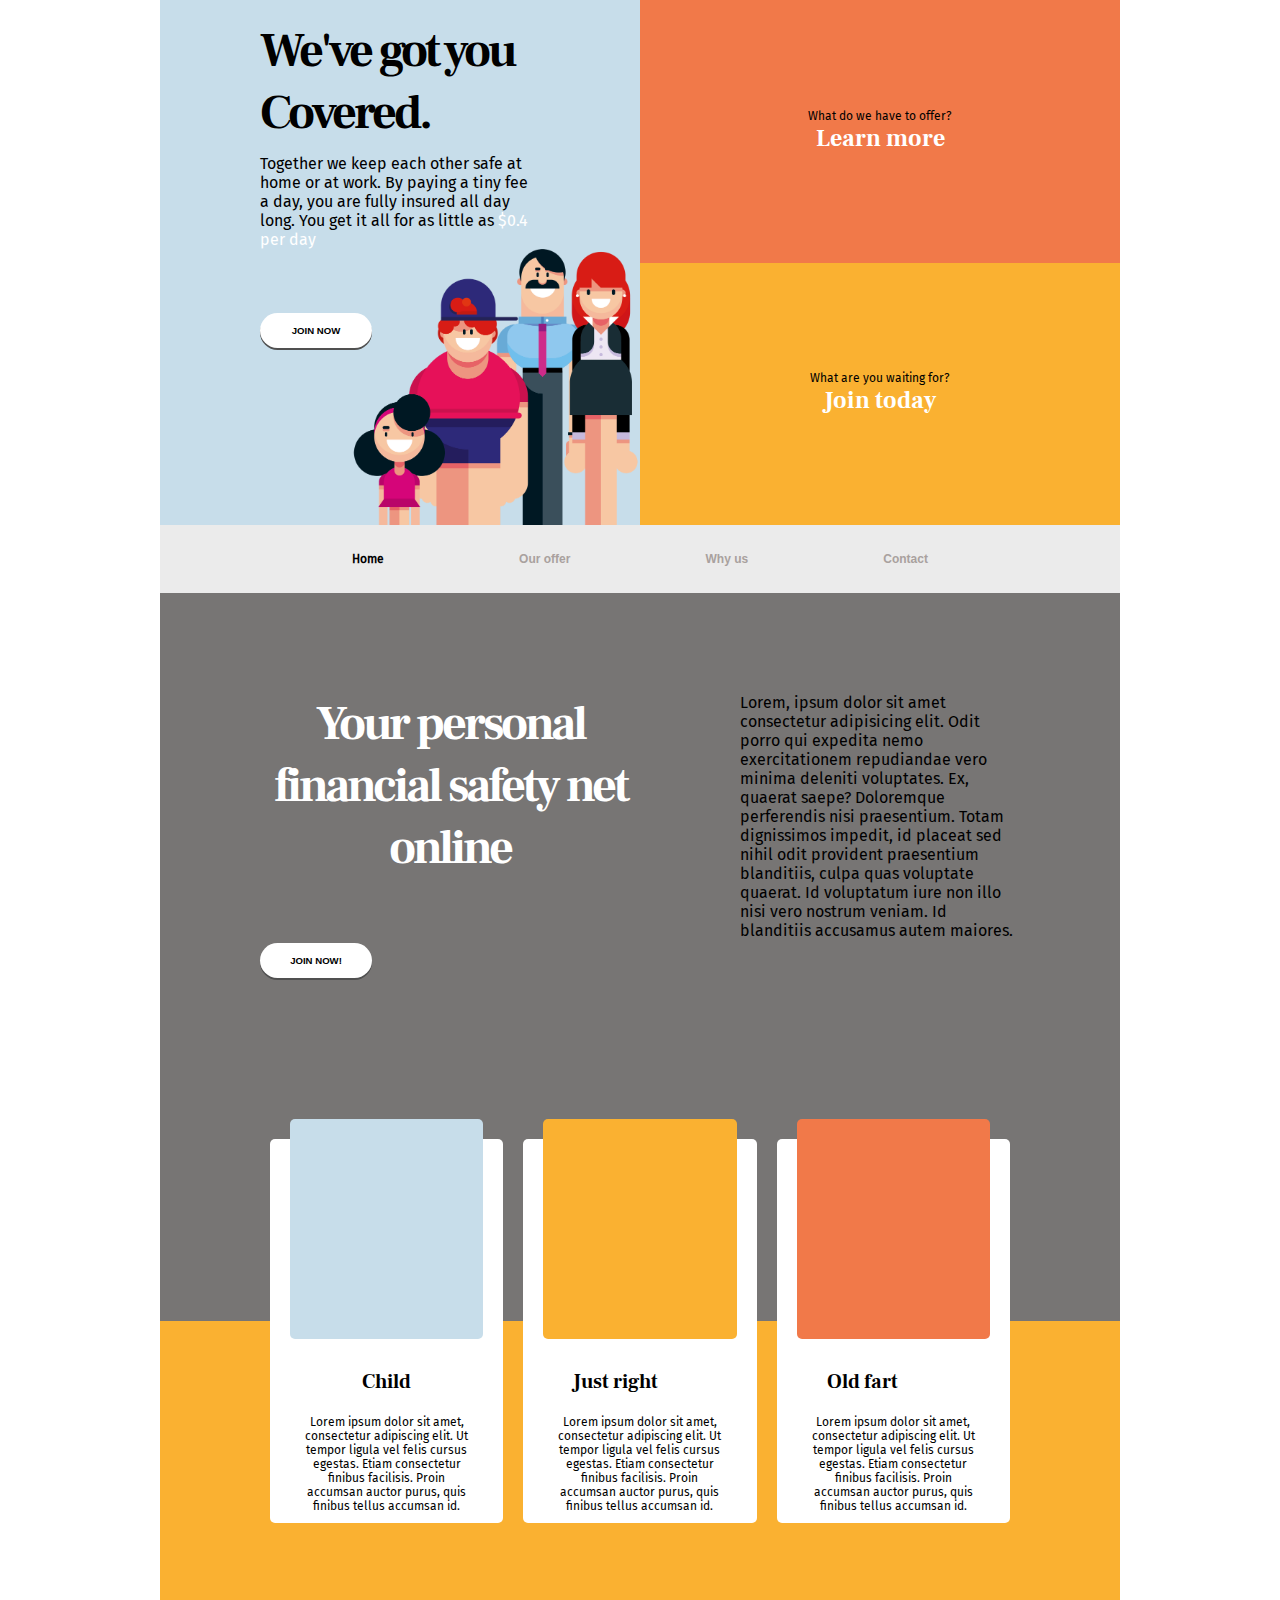
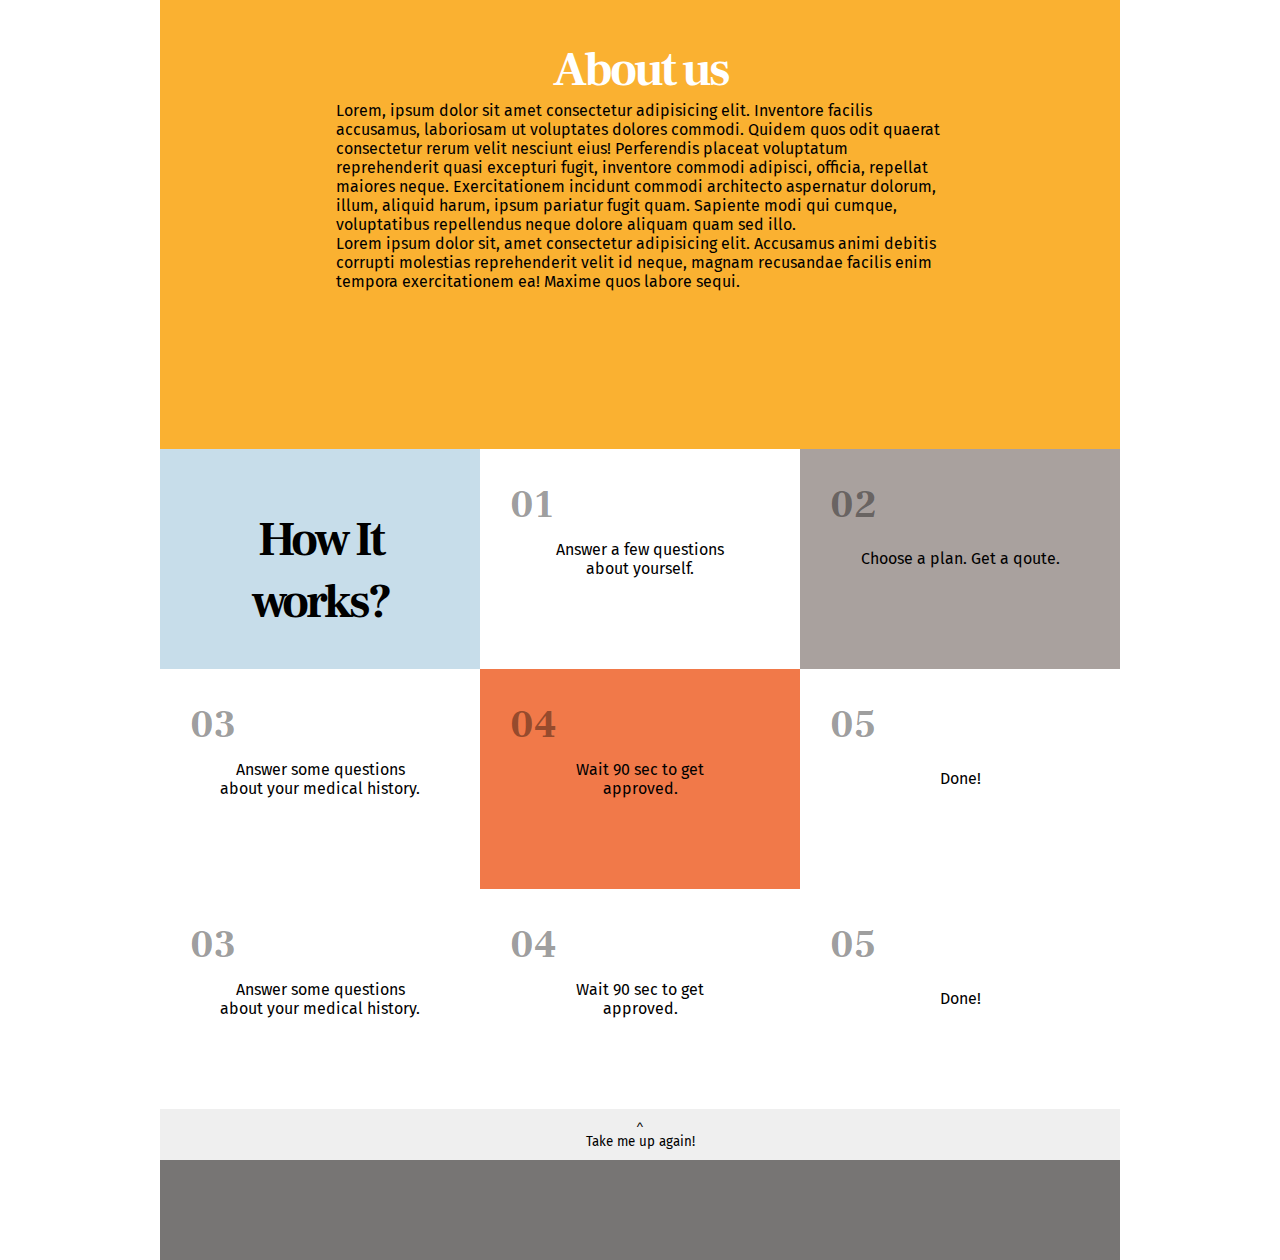
==== commit a5b4ff50: "Merge branch 'master' of https://github.com/EmilEmail/insurance-project" ====
--- a/index.html
+++ b/index.html
@@ -9,10 +9,8 @@
 </head>
 
 <body class="wrapper">
-
     <header class="index-header">
-
-        <section class="intro-container">
+        <section class="intro-container color-1">
             <section class="intro-text">
                 <h2 class="font-black">We've got you Covered.</h2>
                 <p>
@@ -22,25 +20,19 @@
                 </p>
             </section>
             <button class="intro-button button-design">JOIN NOW</button>
-
-            <img class="image-family" src="family.png">
-        </section>
-
-
-        <section class="join-container">
+            <img class="image-family" src="img/family.png" >
+        </section>
+
+        <section class="join-container color-2">
             <p class="question-p">What do we have to offer? </p>
-            <h4> Learn more </h4>
-
-        </section>
-
-        <section class="learn-container">
+                <h4>Learn more</h4>
+        </section>
+
+        <section class="learn-container color-3">
             <p class="question-p">What are you waiting for?</p>
             <h4>Join today</h4>
-
-        </section>
-
-
-
+        </section>
+            
         <nav class="navbar color-5">
             <ul class="navigations">
                 <li>
@@ -49,15 +41,12 @@
                 <li><a href="#">Our offer</a></li>
                 <li><a href="#">Why us</a></li>
                 <li><a href="contact.html">Contact</a></li>
-
             </ul>
         </nav>
 
     </header>
 
-
-    <main class="index-main">
-
+    <main class="index-main color-4">
         <section class="main-header">
             <h2>Your personal financial safety net online</h2>
             <button class="button-design main-button">Join Now!</button>
@@ -135,7 +124,7 @@
 
         </section>
 
-        <section class="main-about">
+        <section class="main-about color-3">
             <h2>About us</h2>
             <p>Lorem, ipsum dolor sit amet consectetur adipisicing elit. Inventore facilis accusamus, laboriosam ut
                 voluptates dolores commodi. Quidem quos odit quaerat consectetur rerum velit nesciunt eius! Perferendis
@@ -152,20 +141,30 @@
 
     </main>
 
-
-
-
     <section class="list-container">
-        <section class="list-heading">
+
+        <section class="list-heading color-1">
             <h2>How It works?</h2>
         </section>
-        <section class="step1">
+        <section class="step1 color-7">
             <h5 class="numbers">01</h5>
             <p class="list-text">Answer a few questions about yourself.</p>
         </section>
-        <section class="step2">
+        <section class="step2 color-4">
             <h5 class="numbers">02</h5>
             <p class="list-text">Choose a plan. Get a qoute.</p>
+        </section>
+        <section class="step3 color-7">
+            <h5 class="numbers">03</h5>
+            <p class="list-text">Answer some questions about your medical history.</p>
+        </section>
+        <section class="step4 color-2">
+            <h5 class="numbers">04</h5>
+            <p class="list-text" >Wait 90 sec to get approved.</p>
+        </section>
+        <section class="step5 color-7">
+            <h5 class="numbers">05</h5>
+            <p class="list-text">Done!</p>
         </section>
         <section class="step3">
             <h5 class="numbers">03</h5>
@@ -183,30 +182,21 @@
     </section>
 
 
-
-
-
-
-
+    </section>
 
     <footer>
 
-        <section class="takeup">
+        <section class="takeup color-6"> 
             <a href="#">
                 <button class="takeup-button">
                     <div>^</div>
                     <p>Take me up again!</p>
                 </button>
-            </a>
-
-
-        </section>
-
-        <section class="bottom"></section>
-
-
-
-
+            </a>    
+        </section>
+        <section class="bottom color-6">
+            <!-- grey area -->
+        </section>
 
     </footer>
 
--- a/stylesheet.css
+++ b/stylesheet.css
@@ -24,16 +24,16 @@
 }
 
 body {
-
-    background-color: #E5E5E5;
     font-family: fira sans;
 }
 
+.bottom {
+    height: 100px;
+}
+
 h2 {
-
-
     color: white;
-    font-family: frank ruhl, serif;
+    font-family: frank ruhl libre, serif;
     font-size: 3rem;
     font-weight: 900;
     letter-spacing: -3px;
@@ -41,7 +41,7 @@
 }
 
 h3 {
-    font-family: frank ruhl, serif;
+    font-family: frank ruhl libre, serif;
     color: white;
     font-size: 1.9rem;
     text-align: left;
@@ -49,16 +49,15 @@
 }
 
 h4 {
-    font-family: frank ruhl, serif;
+    font-family: frank ruhl libre, serif;
     color: white;
     font-size: 1.5rem;
     font-weight: 900;
     text-align: center;
-
 }
 
 h5 {
-    font-family: frank ruhl, serif;
+    font-family: frank ruhl libre, serif;
     font-size: 1.25rem;
     padding: 1.25rem;
 }
@@ -77,18 +76,8 @@
 }
 
 /*************************************
-               CONTACT Page Rules
+         Page Rules Contact
 *************************************/
-@font-face {
-    font-family: lira sans;
-    src: url(fonts/FiraSans-Regular.ttf);
-}
-
-@font-face {
-    font-family: frank ruhl;
-    src: url(fonts/FrankRuhlLibre-Bold.ttf);
-}
-
 
 body {
     font-family: lira sans, sans-serif;
@@ -113,10 +102,7 @@
     padding-top: 20px;
 }
 
-li a,
-li p,
-label,
-address {
+li a, li p, label, address {
     font-size: 0.75rem;
     line-height: 1.5rem;
     font-weight: 900;
@@ -124,7 +110,7 @@
 
 .button-design {
     background-color: white;
-    width: 9.5rem;
+    width: 7rem;
     height: 2.2rem;
     border: none;
     border-radius: 2.2rem;
@@ -154,36 +140,31 @@
     background-color: rgb(235, 235, 235);
 }
 
+.color-6 {
+    background-color: rgb(119, 117, 116);
+}
+
+.color-7 {
+    background-color: white;
+}
+
 /*****************************
         Header index
 ******************************/
 
-
 .index-header {
-
     padding: 0;
     width: 100%;
 }
 
-.intro-container {
-
-    background-color: #C7DDEA;
-
-}
-
-
 .intro-text {
-
     padding: 40px 20px;
-
 }
 
 .intro-container h2 {
     font-family: frank ruhl libre;
     text-align: left;
-
-}
-
+}
 
 .intro-container p {
     font-family: fira sans;
@@ -194,10 +175,8 @@
     color: white;
 }
 
-
 .intro-button {
     margin: 20px 20px 40px 20px;
-
 }
 
 .image-family {
@@ -210,7 +189,6 @@
 .learn-container {
     padding: 75px 0;
     flex-direction: column;
-    background-color: orange;
     display: flex;
     grid-row: 3 / 3;
 }
@@ -218,7 +196,6 @@
 .join-container {
     padding: 75px 0;
     flex-direction: column;
-    background-color: tomato;
     display: flex;
     grid-row: 2 / 2;
 }
@@ -232,7 +209,6 @@
                 Header Contact
 *******************************************/
 .contact-header {
-    background-color: rgb(199, 221, 234);
     padding-top: 40px;
 }
 
@@ -240,19 +216,12 @@
     align-self: center;
     max-height: 25%;
     max-width: 25%;
-
-}
-
-
+}
 
 /*************************************
            Main Index
 *************************************/
 
-main {
-    background-color: rgb(169, 161, 158)
-}
-
 .main-header {
     padding: 10%;
     align-items: center;
@@ -271,7 +240,6 @@
 }
 
 .main-about {
-    background-color: orange;
     padding: 10%;
 }
 
@@ -338,11 +306,10 @@
     justify-self: center;
 }
 
-
-
 /*******************************************
               Main Contact
 *******************************************/
+
 .formcontainer {
     padding-bottom: 8%;
 }
@@ -363,14 +330,12 @@
     padding: 10px;
 }
 
-input,
-textarea {
+input, textarea {
     margin-bottom: 5%;
     border: none;
     border-radius: 2px;
     font-family: lira sans, sans-serif;
     font-size: 0.75rem;
-
 }
 
 .submitbtn {
@@ -378,13 +343,11 @@
 }
 
 .mapcontainer {
-    background-color: rgb(80, 80, 80);
     background-image: url(img/map.jpg);
     padding: 0;
 }
 
 .card {
-    background-color: #fab131;
     padding: 20px;
     margin: 15%;
 }
@@ -394,18 +357,11 @@
     font-style: normal;
 }
 
-.bottom {
-    background-color: rgb(119, 117, 116);
-    height: 100px;
-}
-
 /***************************************
             List Index
 ***************************************/
 
 .numbers {
-
-
     grid-row: 1;
     grid-column: 1;
     color: lightgray;
@@ -419,8 +375,6 @@
     align-self: center;
     justify-self: center;
     text-align: center;
-
-
 }
 
 .list-text {
@@ -430,57 +384,20 @@
     margin: 0 50px;
     grid-row: 1;
     grid-column: 1;
-
-
-
-}
-
+}
 
 .list-container>section {
-
     display: grid;
     grid-template-rows: auto;
     height: 200px;
     padding: 10px;
 }
 
-.list-heading {
-
-    background-color: lightblue;
-
-
-}
-
-.step1 {
-    background-color: white;
-
-}
-
-.step2 {
-    background-color: lightgray;
-}
-
-.step3 {
-    background-color: white;
-
-}
-
-.step4 {
-    background-color: tomato;
-}
-
-.step5 {
-    background-color: white;
-}
-
-
 /***********************************
        Footer Index
 ***********************************/
 
-
 .takeup-button {
-    background-color: darkgray;
     min-height: 2rem;
     text-align: center;
     align-self: center;
@@ -489,9 +406,8 @@
     padding: 10px;
 }
 
-
 /****************************************
-                Media query
+                Media Query
 ****************************************/
 @media only screen and (min-width: 769px) {
 
@@ -505,7 +421,7 @@
     }
 
     /*************************************
-                Page Rules  Contact
+            Page Rules  Contact
     *************************************/
 
     .flexcenter {
@@ -513,7 +429,7 @@
     }
 
     /************************************
-        Header Index DESKTOP
+            Header Index Desktop
     ************************************/
 
     .index-header {
@@ -536,7 +452,6 @@
         grid-row: 1 / 2;
         grid-column: 1 / 3;
         padding: 0 100px;
-
     }
 
     .intro-button {
@@ -547,38 +462,28 @@
     }
 
     .image-family {
-
         grid-row: 2 / 3;
         grid-column: 1 / 3;
         max-width: 60%;
         justify-self: right;
-
     }
 
     .learn-container {
-
         justify-content: center;
         grid-column: 2 / 3;
         grid-row: 2 / 3;
         align-items: center;
-
-    }
-
+    }
 
     .join-container {
         justify-content: center;
         grid-column: 2 / 3;
         grid-row: 1 / 2;
         align-items: center;
-
-    }
-
-
-
-
+    }
 
     /************************************
-           Heading Contact desktop
+           Heading Contact Desktop
     *************************************/
     .heading {
         display: grid;
@@ -605,7 +510,6 @@
         display: flex;
         height: 4.25rem;
         white-space: nowrap;
-
     }
 
     .navigations {
@@ -621,10 +525,6 @@
         list-style: none;
     }
 
-    .activepage {
-        color: black;
-    }
-
     a {
         text-decoration: none;
         color: rgb(169, 161, 158);
@@ -635,16 +535,23 @@
     }
 
     /*************************************
-            Main Index DESKTOP
+             Main Index DESKTOP
     *************************************/
 
+    .main-cards-con {
+        flex-direction: row;
+    }
+
+    .main-card {
+        margin: 10px;
+    }
 
     .card-image {
         width: 90%;
     }
 
     .index-main {
-        background: linear-gradient(180deg, gray 50%, orange 50%);
+        background: linear-gradient(180deg, rgb(119, 117, 116) 50%,rgb(250, 177, 49) 50%);
         display: grid;
         grid-template-rows: repeat(3, 1fr);
         grid-template-columns: repeat(2, 1fr);
@@ -681,10 +588,10 @@
         align-items: center;
     }
 
-
     /************************************
-           Main Contact Desktop
+            Main Contact Desktop
     *************************************/
+
     .formcontainer {
         display: grid;
         grid-template-columns: repeat(2, 1fr);
@@ -708,7 +615,7 @@
     }
 
     /**********************************
-       List Index Desktop
+            List Index Desktop
     ***********************************/
 
     .list-container {
@@ -717,15 +624,11 @@
         grid-template-rows: repeat(2, 1fr);
     }
 
-
-
     /**********************************
-         map section Contact
+        Map Section Contact Desktop
     ***********************************/
     .card {
         margin: 3% 0% 17% 8%;
         padding-bottom: 70px;
     }
-
-
 }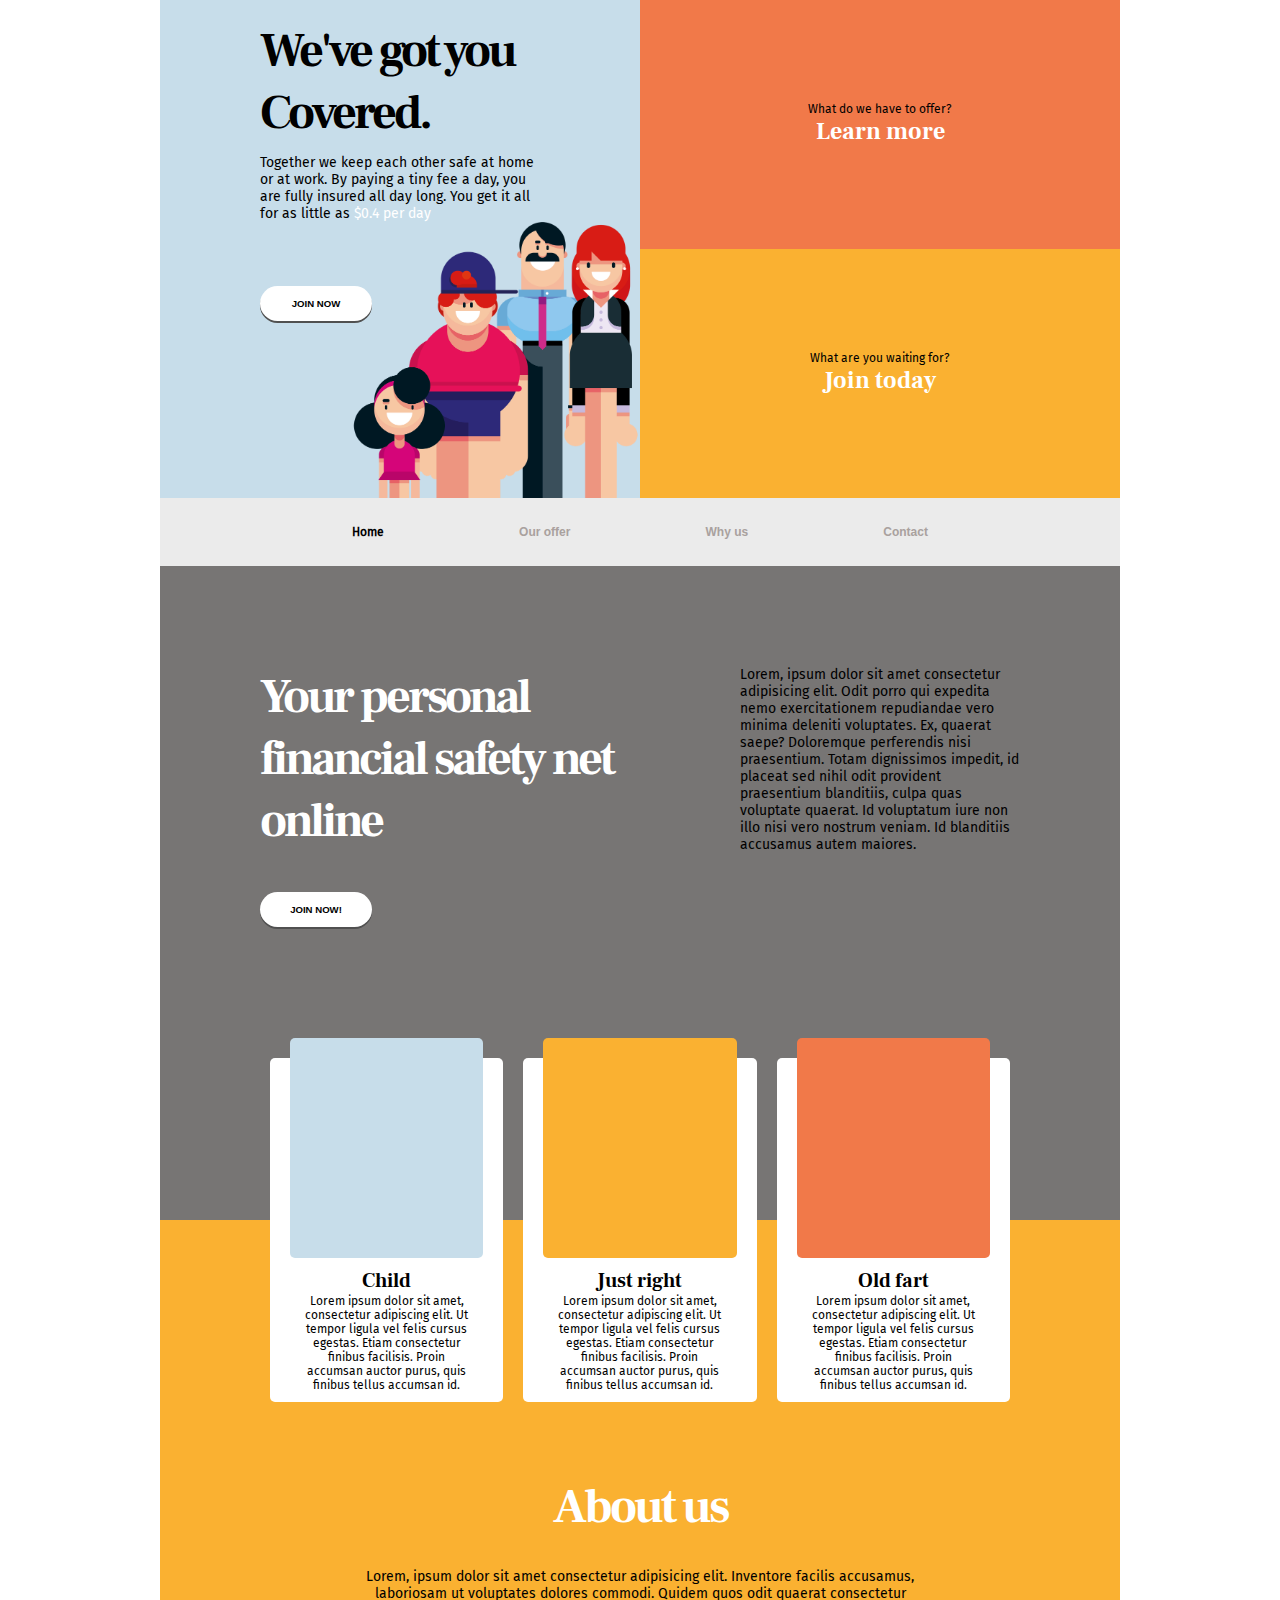
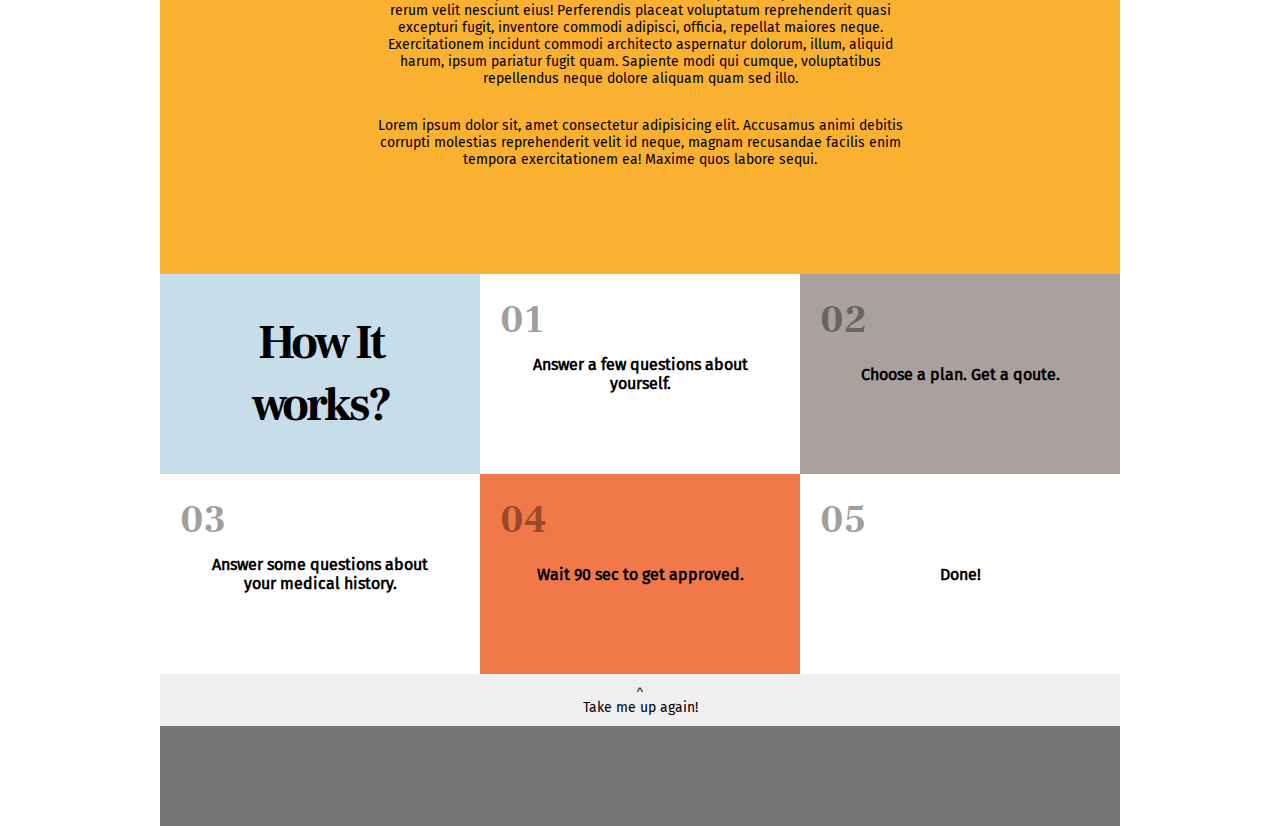
==== commit 0ad4a7a4: "p-tags and margins" ====
--- a/index.html
+++ b/index.html
@@ -24,13 +24,13 @@
         </section>
 
         <section class="join-container color-2">
-            <p class="question-p">What do we have to offer? </p>
-                <h4>Learn more</h4>
+            <p class="smaller-p font-center">What do we have to offer? </p>
+                <h3>Learn more</h3>
         </section>
 
         <section class="learn-container color-3">
-            <p class="question-p">What are you waiting for?</p>
-            <h4>Join today</h4>
+            <p class="smaller-p font-center">What are you waiting for?</p>
+            <h3>Join today</h3>
         </section>
             
         <nav class="navbar color-5">
@@ -64,15 +64,15 @@
 
         <section class="card-container">
 
-            <section class="main-cards-container">
+            
 
                 <section class="main-card">
                     <section class="white-box">
                     </section>
                     <section class="card-text">
-                        <section class="question-p">
-                            <h5>Child</h5>
-                            <p >Lorem ipsum dolor sit amet, consectetur
+                        <section>
+                            <h4 class="card-heading">Child</h4>
+                            <p class="smaller-p font-center">Lorem ipsum dolor sit amet, consectetur
                                 adipiscing elit. Ut tempor ligula vel felis
                                 cursus egestas. Etiam consectetur finibus
                                 facilisis. Proin accumsan auctor purus,
@@ -88,9 +88,9 @@
                     <section class="white-box">
                     </section>
                     <section class="card-text">
-                        <section class="text">
-                            <h5>Just right</h5>
-                            <p class="question-p">Lorem ipsum dolor sit amet, consectetur
+                        <section>
+                            <h4 class="card-heading">Just right</h4>
+                            <p class="smaller-p font-center">Lorem ipsum dolor sit amet, consectetur
                                 adipiscing elit. Ut tempor ligula vel felis
                                 cursus egestas. Etiam consectetur finibus
                                 facilisis. Proin accumsan auctor purus,
@@ -106,9 +106,9 @@
                     <section class="white-box">
                     </section>
                     <section class="card-text">
-                        <section >
-                            <h5>Old fart</h5>
-                            <p class="question-p">Lorem ipsum dolor sit amet, consectetur
+                        <section>
+                            <h4 class="card-heading">Old fart</h4>
+                            <p class="smaller-p font-center">Lorem ipsum dolor sit amet, consectetur
                                 adipiscing elit. Ut tempor ligula vel felis
                                 cursus egestas. Etiam consectetur finibus
                                 facilisis. Proin accumsan auctor purus,
@@ -120,11 +120,11 @@
                     </section>
                 </section>
 
-            </section>
+            
 
         </section>
 
-        <section class="main-about color-3">
+        <section class="main-about color-3 font-center">
             <h2>About us</h2>
             <p>Lorem, ipsum dolor sit amet consectetur adipisicing elit. Inventore facilis accusamus, laboriosam ut
                 voluptates dolores commodi. Quidem quos odit quaerat consectetur rerum velit nesciunt eius! Perferendis
@@ -144,7 +144,7 @@
     <section class="list-container">
 
         <section class="list-heading color-1">
-            <h2>How It works?</h2>
+            <h2 class="font-center font-black">How It works?</h2>
         </section>
         <section class="step1 color-7">
             <h5 class="numbers">01</h5>
@@ -163,18 +163,6 @@
             <p class="list-text" >Wait 90 sec to get approved.</p>
         </section>
         <section class="step5 color-7">
-            <h5 class="numbers">05</h5>
-            <p class="list-text">Done!</p>
-        </section>
-        <section class="step3">
-            <h5 class="numbers">03</h5>
-            <p class="list-text">Answer some questions about your medical history.</p>
-        </section>
-        <section class="step4">
-            <h5 class="numbers">04</h5>
-            <p class="list-text">Wait 90 sec to get approved.</p>
-        </section>
-        <section class="step5">
             <h5 class="numbers">05</h5>
             <p class="list-text">Done!</p>
         </section>
--- a/stylesheet.css
+++ b/stylesheet.css
@@ -37,18 +37,9 @@
     font-size: 3rem;
     font-weight: 900;
     letter-spacing: -3px;
-    text-align: center;
 }
 
 h3 {
-    font-family: frank ruhl libre, serif;
-    color: white;
-    font-size: 1.9rem;
-    text-align: left;
-    line-height: 1.75rem;
-}
-
-h4 {
     font-family: frank ruhl libre, serif;
     color: white;
     font-size: 1.5rem;
@@ -56,6 +47,12 @@
     text-align: center;
 }
 
+h4 {
+    font-family: frank ruhl libre, serif;
+    font-size: 1.25rem;
+    padding: 1.25rem;
+}
+
 h5 {
     font-family: frank ruhl libre, serif;
     font-size: 1.25rem;
@@ -64,10 +61,18 @@
 
 p {
     font-family: fira sans, sans serif;
-}
-
-.question-p {
-    font-size: 0.75rem;
+    font-size: 14px;
+}
+.smaller-p {
+    font-size: 12px;
+}
+
+.card-heading {
+    text-align: center;
+    padding: 0;
+}
+
+.font-center {
     text-align: center;
 }
 
@@ -227,12 +232,8 @@
     align-items: center;
 }
 
-.main-header {
-    padding: 10%;
-}
-
 .main-button {
-    margin-top: 4rem;
+    margin-top: 40px;
 }
 
 .main-text {
@@ -240,7 +241,10 @@
 }
 
 .main-about {
-    padding: 10%;
+    padding: 5% 10% 10% 10%;
+}
+.main-about > p {
+    margin: 30px;
 }
 
 main button {
@@ -249,12 +253,8 @@
 
 .card-container {
     display: flex;
-}
-
-.main-cards-container {
-    display: flex;
     flex-direction: column;
-    justify-content: space-between;
+    padding-bottom: 40px;
 }
 
 .main-card {
@@ -269,7 +269,6 @@
     grid-column: 1 / span 3;
     grid-row: 2 / span 4;
     border-radius: 5px;
-
 }
 
 .card-text {
@@ -370,7 +369,7 @@
 }
 
 .list-heading h2 {
-    margin: 50px;
+    margin: 0 50px;
     color: black;
     align-self: center;
     justify-self: center;
@@ -378,6 +377,8 @@
 }
 
 .list-text {
+    font-size: 16px;
+    font-weight: 600;
     align-self: center;
     justify-self: center;
     text-align: center;
@@ -390,7 +391,6 @@
     display: grid;
     grid-template-rows: auto;
     height: 200px;
-    padding: 10px;
 }
 
 /***********************************
@@ -410,15 +410,6 @@
                 Media Query
 ****************************************/
 @media only screen and (min-width: 769px) {
-
-
-    .main-cards-container {
-        flex-direction: row;
-    }
-
-    .main-card {
-        margin: 10px;
-    }
 
     /*************************************
             Page Rules  Contact
@@ -538,10 +529,6 @@
              Main Index DESKTOP
     *************************************/
 
-    .main-cards-con {
-        flex-direction: row;
-    }
-
     .main-card {
         margin: 10px;
     }
@@ -566,13 +553,14 @@
     .main-header {
         grid-row: 1/2;
         grid-column: 1/2;
-        padding: 100px 0;
+        padding: 100px 0 0 0;
+        text-align: left; 
     }
 
     .main-text {
         grid-row: 1/2;
         grid-column: 2/3;
-        padding: 100px 0 100px 100px;
+        padding: 100px 0 0 100px;
     }
 
     .main-about {
@@ -584,8 +572,10 @@
         grid-row: 2/3;
         grid-column: 1/3;
         display: flex;
+        flex-direction: row;
         justify-content: center;
         align-items: center;
+        padding-bottom: 0;
     }
 
     /************************************
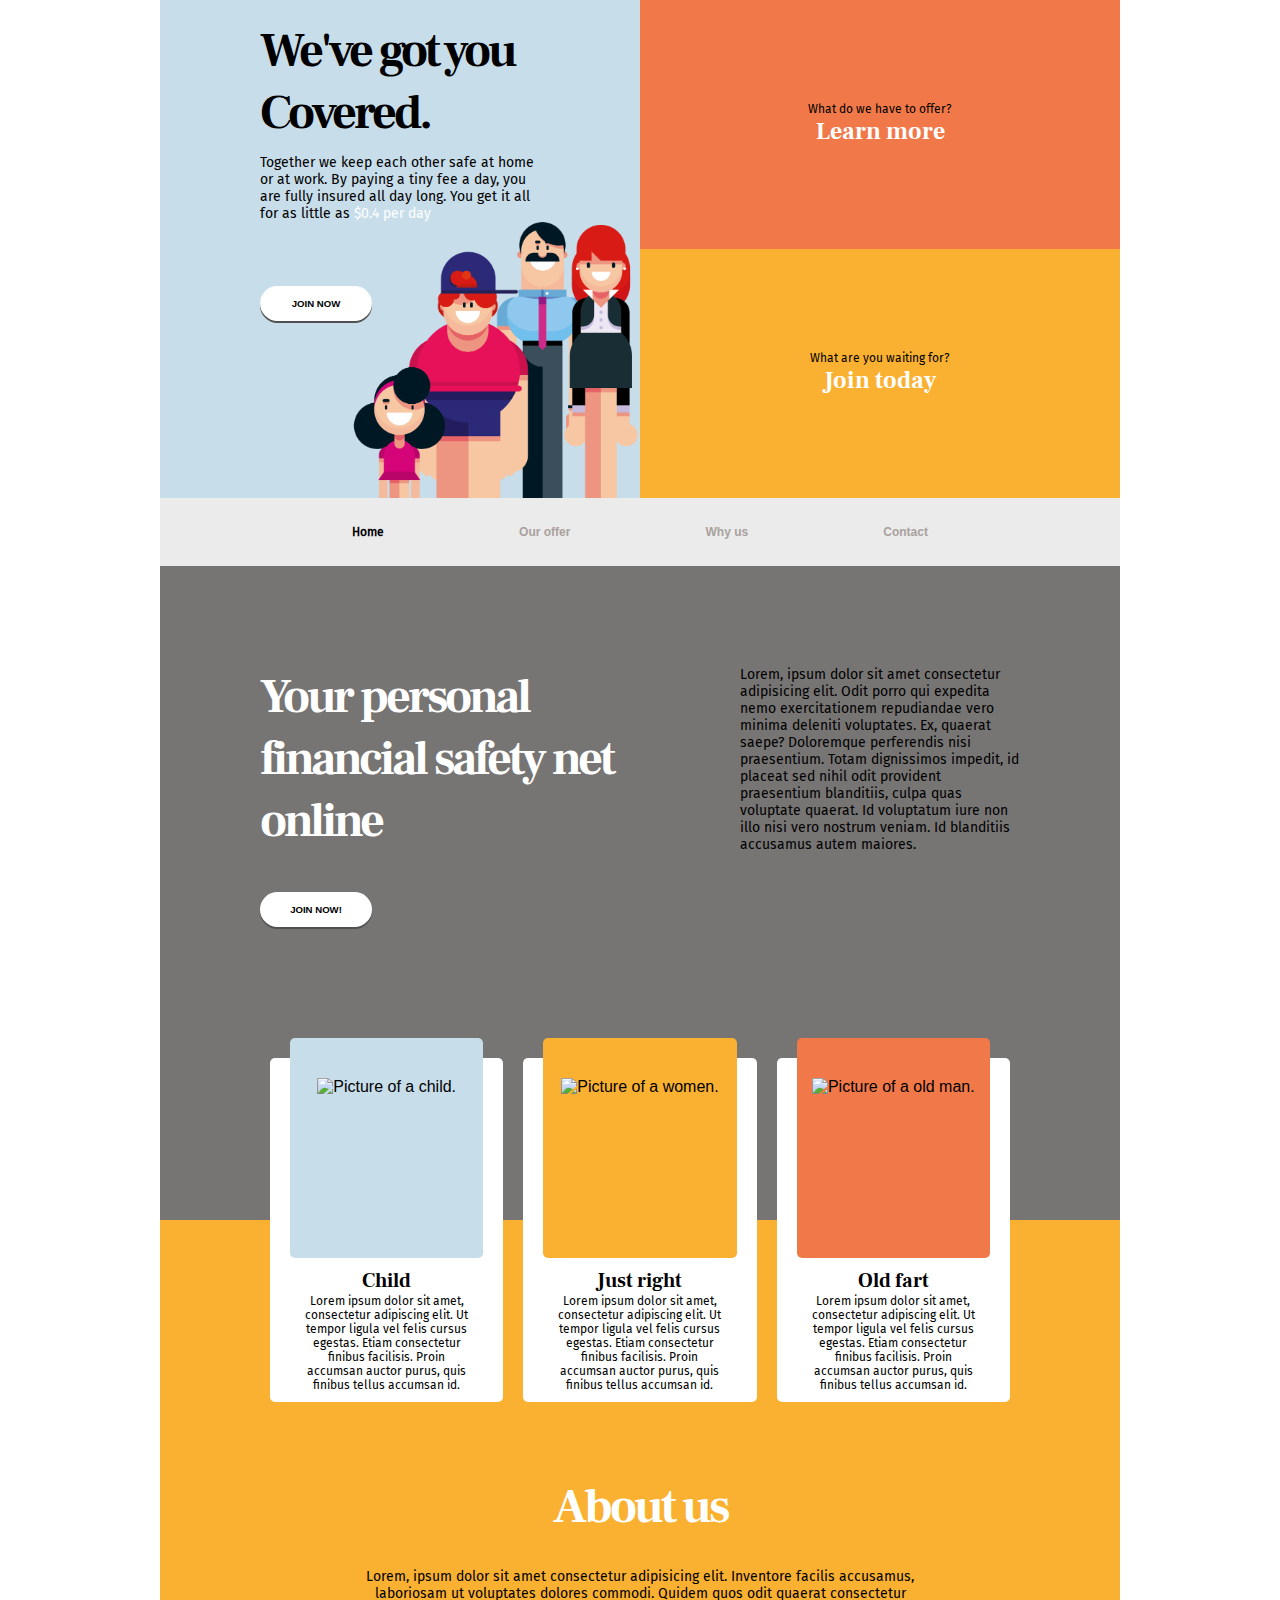
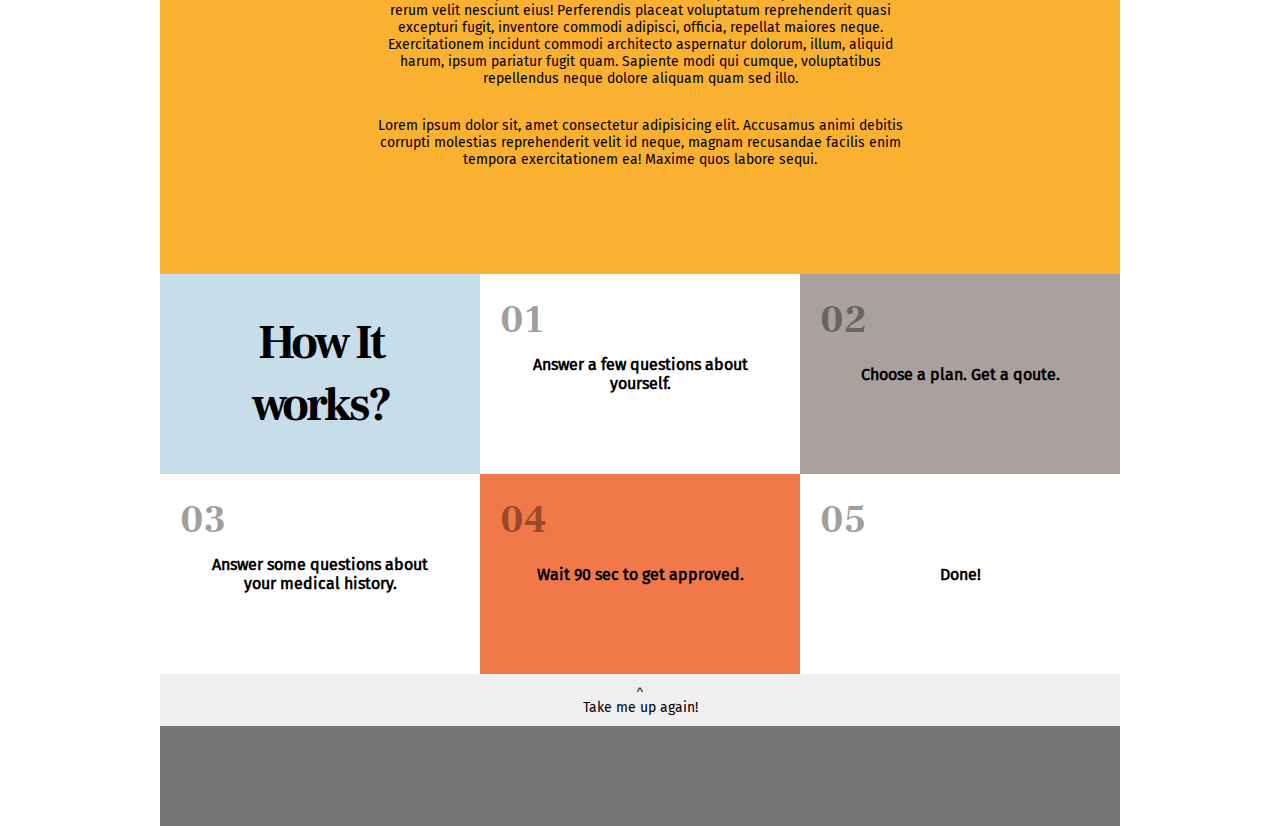
==== commit 1fcf736a: "deleted unnecessary grid" ====
--- a/index.html
+++ b/index.html
@@ -80,7 +80,7 @@
                         </section>
                     </section>
                     <section class="card-img color-1">
-                        <img src="img/child.png" alt="" class="childpicture">
+                        <img src="img/child.png" alt="Picture of a child." class="childpicture">
                     </section>
                 </section>
 
@@ -98,7 +98,7 @@
                         </section>
                     </section>
                     <section class="card-img color-3">
-                        <img src="img/adult.png" alt="" class="adultpicture">
+                        <img src="img/adult.png" alt="Picture of a women." class="adultpicture">
                     </section>
                 </section>
 
@@ -116,7 +116,7 @@
                         </section>
                     </section>
                     <section class="card-img color-2">
-                        <img src="img/old.png" alt="" class="adultpicture">
+                        <img src="img/old.png" alt="Picture of a old man." class="adultpicture">
                     </section>
                 </section>
 
--- a/stylesheet.css
+++ b/stylesheet.css
@@ -285,7 +285,6 @@
     grid-column: 2;
     grid-row: 1 / span 3;
     display: grid;
-    grid-template-columns: 20px auto 20px;
     overflow: hidden;
     justify-content: center;
     border-radius: 5px;
@@ -294,14 +293,12 @@
 .childpicture {
     padding-top: 40px;
     max-height: 200px;
-    grid-column: 2;
     justify-self: center;
 }
 
 .adultpicture {
     padding-top: 40px;
     max-height: 500px;
-    grid-column: 2;
     justify-self: center;
 }
 
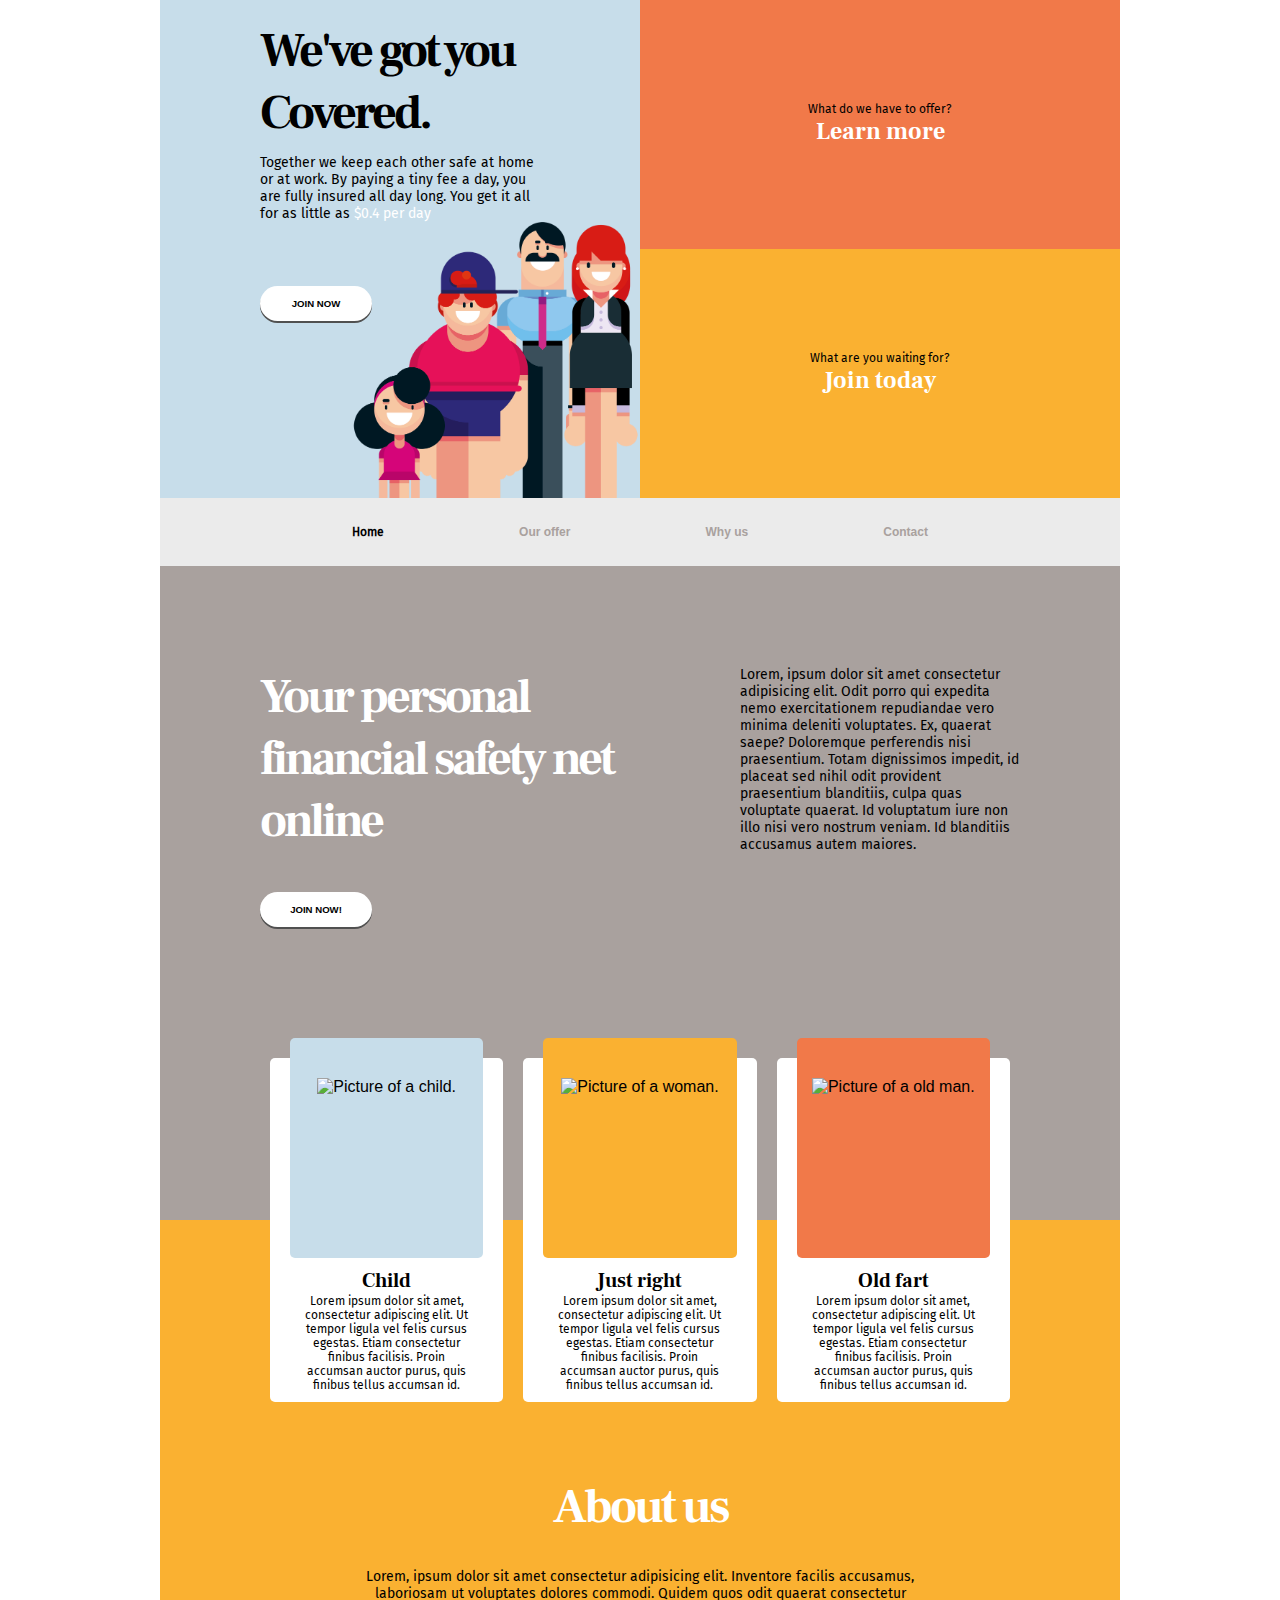
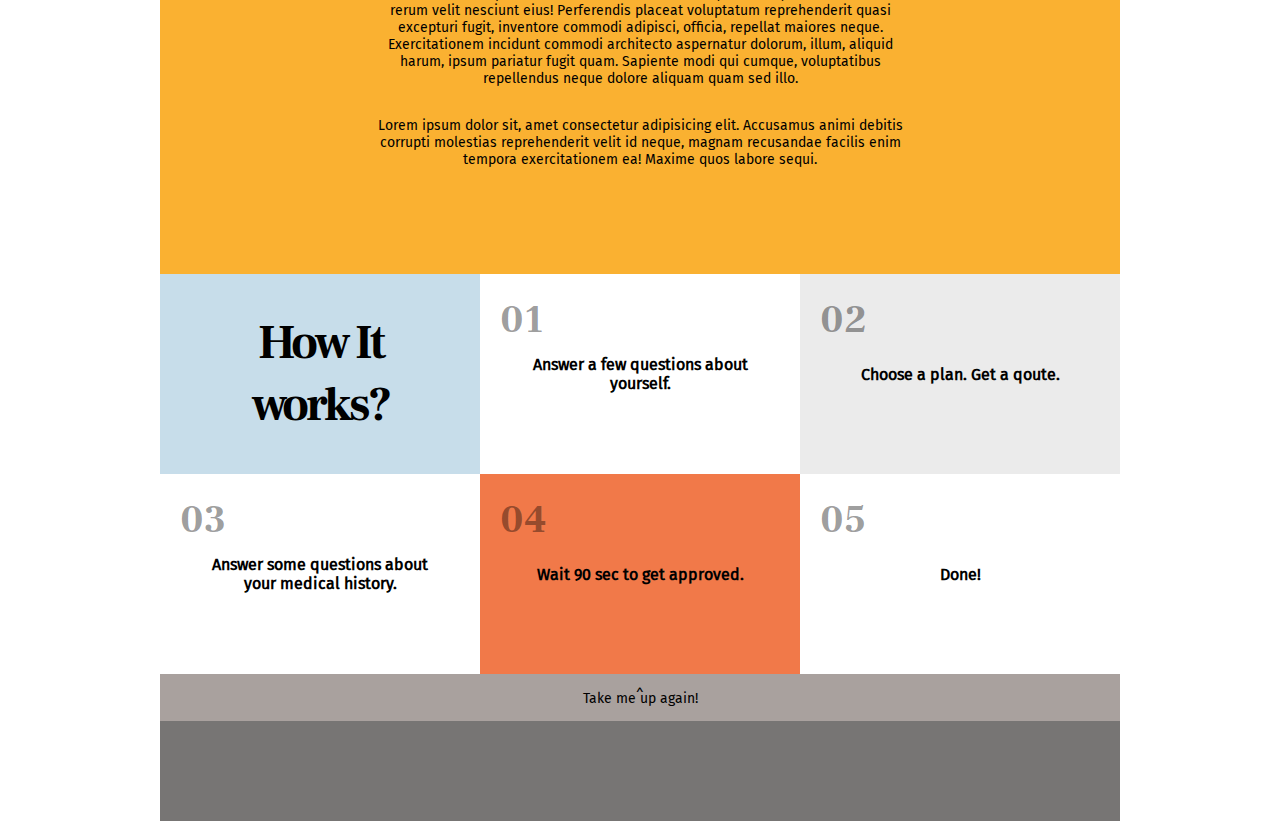
==== commit 5234a109: "Uppdaterat css och klasser" ====
--- a/index.html
+++ b/index.html
@@ -2,7 +2,7 @@
 <html lang="en">
 
 <head>
-    <title>INSURANCE PAGE</title>
+    <title>Insurance Company</title>
     <meta charset="UTF-8">
     <meta name="viewport" content="width=device-width, initial-scale=1.0">
     <link rel="stylesheet" type="text/css" href="stylesheet.css">
@@ -61,11 +61,7 @@
             </p>
         </section>
 
-
         <section class="card-container">
-
-            
-
                 <section class="main-card">
                     <section class="white-box">
                     </section>
@@ -79,8 +75,8 @@
                                 quis finibus tellus accumsan id.</p>
                         </section>
                     </section>
-                    <section class="card-img color-1">
-                        <img src="img/child.png" alt="Picture of a child." class="childpicture">
+                    <section class="card-image color-1">
+                        <img src="img/child.png" alt="Picture of a child." class="child-picture">
                     </section>
                 </section>
 
@@ -97,8 +93,8 @@
                                 quis finibus tellus accumsan id.</p>
                         </section>
                     </section>
-                    <section class="card-img color-3">
-                        <img src="img/adult.png" alt="Picture of a women." class="adultpicture">
+                    <section class="card-image color-3">
+                        <img src="img/adult.png" alt="Picture of a woman." class="adult-picture">
                     </section>
                 </section>
 
@@ -115,13 +111,10 @@
                                 quis finibus tellus accumsan id.</p>
                         </section>
                     </section>
-                    <section class="card-img color-2">
-                        <img src="img/old.png" alt="Picture of a old man." class="adultpicture">
+                    <section class="card-image color-2">
+                        <img src="img/old.png" alt="Picture of a old man." class="old-picture">
                     </section>
                 </section>
-
-            
-
         </section>
 
         <section class="main-about color-3 font-center">
@@ -146,38 +139,35 @@
         <section class="list-heading color-1">
             <h2 class="font-center font-black">How It works?</h2>
         </section>
-        <section class="step1 color-7">
+        <section class="color-7">
             <h5 class="numbers">01</h5>
             <p class="list-text">Answer a few questions about yourself.</p>
         </section>
-        <section class="step2 color-4">
+        <section class="color-5">
             <h5 class="numbers">02</h5>
             <p class="list-text">Choose a plan. Get a qoute.</p>
         </section>
-        <section class="step3 color-7">
+        <section class="color-7">
             <h5 class="numbers">03</h5>
             <p class="list-text">Answer some questions about your medical history.</p>
         </section>
-        <section class="step4 color-2">
+        <section class="color-2">
             <h5 class="numbers">04</h5>
             <p class="list-text" >Wait 90 sec to get approved.</p>
         </section>
-        <section class="step5 color-7">
+        <section class="color-7">
             <h5 class="numbers">05</h5>
             <p class="list-text">Done!</p>
         </section>
 
     </section>
 
-
-    </section>
-
     <footer>
 
-        <section class="takeup color-6"> 
+        <section> 
             <a href="#">
-                <button class="takeup-button">
-                    <div>^</div>
+                <button class="takeup-button color-4">
+                    <p>^</p>
                     <p>Take me up again!</p>
                 </button>
             </a>    
--- a/stylesheet.css
+++ b/stylesheet.css
@@ -67,6 +67,15 @@
     font-size: 12px;
 }
 
+a {
+    text-decoration: none;
+    color: rgb(169, 161, 158);
+}
+
+a:hover {
+    color: black;
+}
+
 .card-heading {
     text-align: center;
     padding: 0;
@@ -93,18 +102,14 @@
     margin: auto;
 }
 
-.flexcenter {
+.flex-center {
     display: flex;
     flex-direction: column;
     align-items: center;
 }
 
-.blockpadding {
+.contact-padding {
     padding-top: 10%;
-}
-
-.topmargin {
-    padding-top: 20px;
 }
 
 li a, li p, label, address {
@@ -217,7 +222,7 @@
     padding-top: 40px;
 }
 
-.toppicture {
+.top-picture {
     align-self: center;
     max-height: 25%;
     max-width: 25%;
@@ -247,7 +252,7 @@
     margin: 30px;
 }
 
-main button {
+.main-button {
     display: none;
 }
 
@@ -281,7 +286,7 @@
     margin: 10px;
 }
 
-.card-img {
+.card-image {
     grid-column: 2;
     grid-row: 1 / span 3;
     display: grid;
@@ -290,13 +295,13 @@
     border-radius: 5px;
 }
 
-.childpicture {
+.child-picture {
     padding-top: 40px;
     max-height: 200px;
     justify-self: center;
 }
 
-.adultpicture {
+.adult-picture, .old-picture {
     padding-top: 40px;
     max-height: 500px;
     justify-self: center;
@@ -306,11 +311,11 @@
               Main Contact
 *******************************************/
 
-.formcontainer {
+.form-container {
     padding-bottom: 8%;
 }
 
-.contactform {
+.contact-form {
     display: grid;
     color: white;
     width: 12.5rem;
@@ -334,16 +339,16 @@
     font-size: 0.75rem;
 }
 
-.submitbtn {
+.submit-button {
     justify-self: center;
 }
 
-.mapcontainer {
+.map-container {
     background-image: url(img/map.jpg);
     padding: 0;
 }
 
-.card {
+.address-card {
     padding: 20px;
     margin: 15%;
 }
@@ -356,6 +361,12 @@
 /***************************************
             List Index
 ***************************************/
+
+.list-container>section {
+    display: grid;
+    grid-template-rows: auto;
+    height: 200px;
+}
 
 .numbers {
     grid-row: 1;
@@ -384,12 +395,6 @@
     grid-column: 1;
 }
 
-.list-container>section {
-    display: grid;
-    grid-template-rows: auto;
-    height: 200px;
-}
-
 /***********************************
        Footer Index
 ***********************************/
@@ -400,7 +405,14 @@
     align-self: center;
     border: none;
     width: 100%;
-    padding: 10px;
+    padding: 20px 10px;
+}
+.takeup-button > p {
+    line-height: 0.2rem;
+}
+
+footer button:hover {
+    box-shadow: 0 2px rgb(80, 80, 80);
 }
 
 /****************************************
@@ -412,7 +424,7 @@
             Page Rules  Contact
     *************************************/
 
-    .flexcenter {
+    .flex-center {
         flex-direction: row;
     }
 
@@ -480,11 +492,11 @@
         overflow: hidden;
     }
 
-    .headingtext {
+    .heading-text {
         grid-column: 2;
     }
 
-    .toppicture {
+    .top-picture {
         align-self: flex-start;
         grid-row: 1;
         grid-column: 3;
@@ -513,15 +525,6 @@
         list-style: none;
     }
 
-    a {
-        text-decoration: none;
-        color: rgb(169, 161, 158);
-    }
-
-    a:hover {
-        color: black;
-    }
-
     /*************************************
              Main Index DESKTOP
     *************************************/
@@ -530,12 +533,8 @@
         margin: 10px;
     }
 
-    .card-image {
-        width: 90%;
-    }
-
     .index-main {
-        background: linear-gradient(180deg, rgb(119, 117, 116) 50%,rgb(250, 177, 49) 50%);
+        background: linear-gradient(180deg, rgb(169, 161, 158) 50%,rgb(250, 177, 49) 50%);
         display: grid;
         grid-template-rows: repeat(3, 1fr);
         grid-template-columns: repeat(2, 1fr);
@@ -579,26 +578,22 @@
             Main Contact Desktop
     *************************************/
 
-    .formcontainer {
+    .form-container {
         display: grid;
         grid-template-columns: repeat(2, 1fr);
     }
 
-    .contactform {
+    .contact-form {
         width: 19rem;
     }
 
-    .submitbtn {
+    .submit-button {
         justify-self: right;
     }
 
     .header-container {
         align-self: flex-start;
         padding: 0 60px;
-    }
-
-    .header-container>h2 {
-        text-align: left;
     }
 
     /**********************************
@@ -614,7 +609,7 @@
     /**********************************
         Map Section Contact Desktop
     ***********************************/
-    .card {
+    .address-card {
         margin: 3% 0% 17% 8%;
         padding-bottom: 70px;
     }
